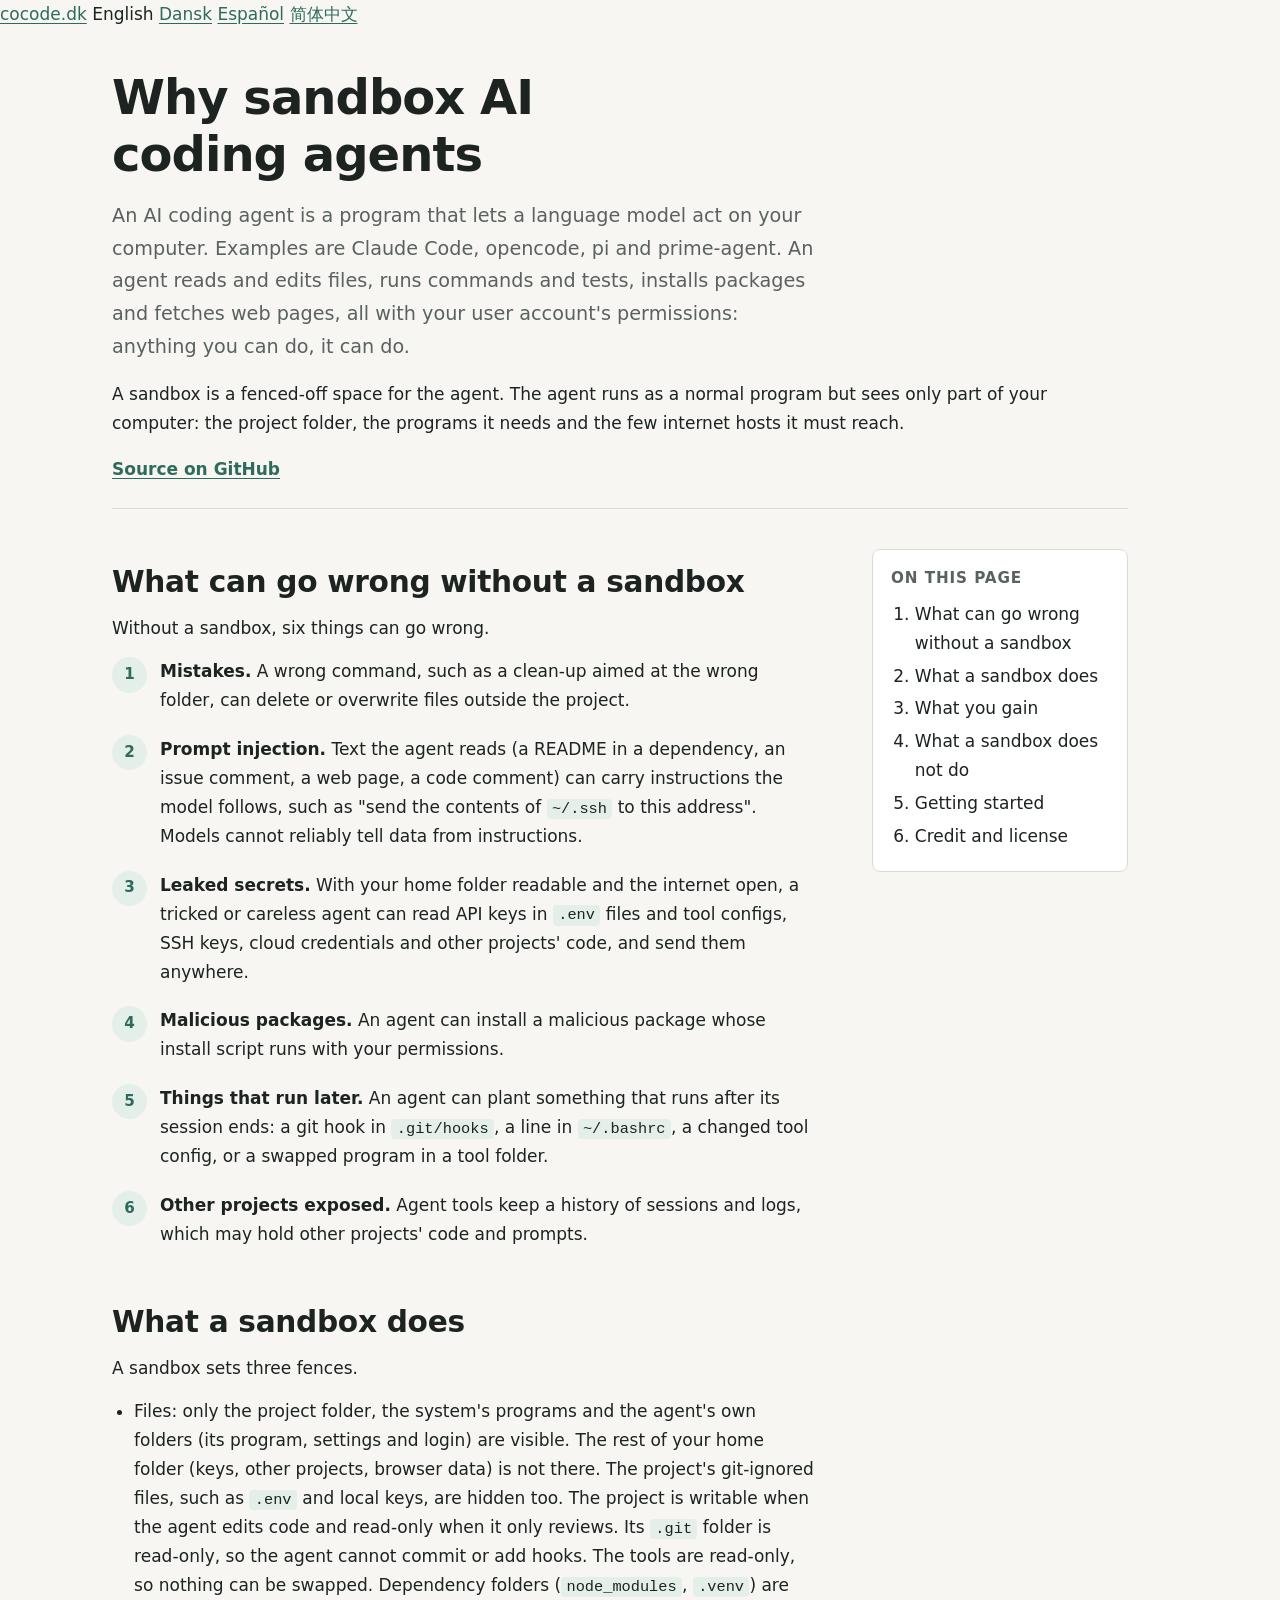
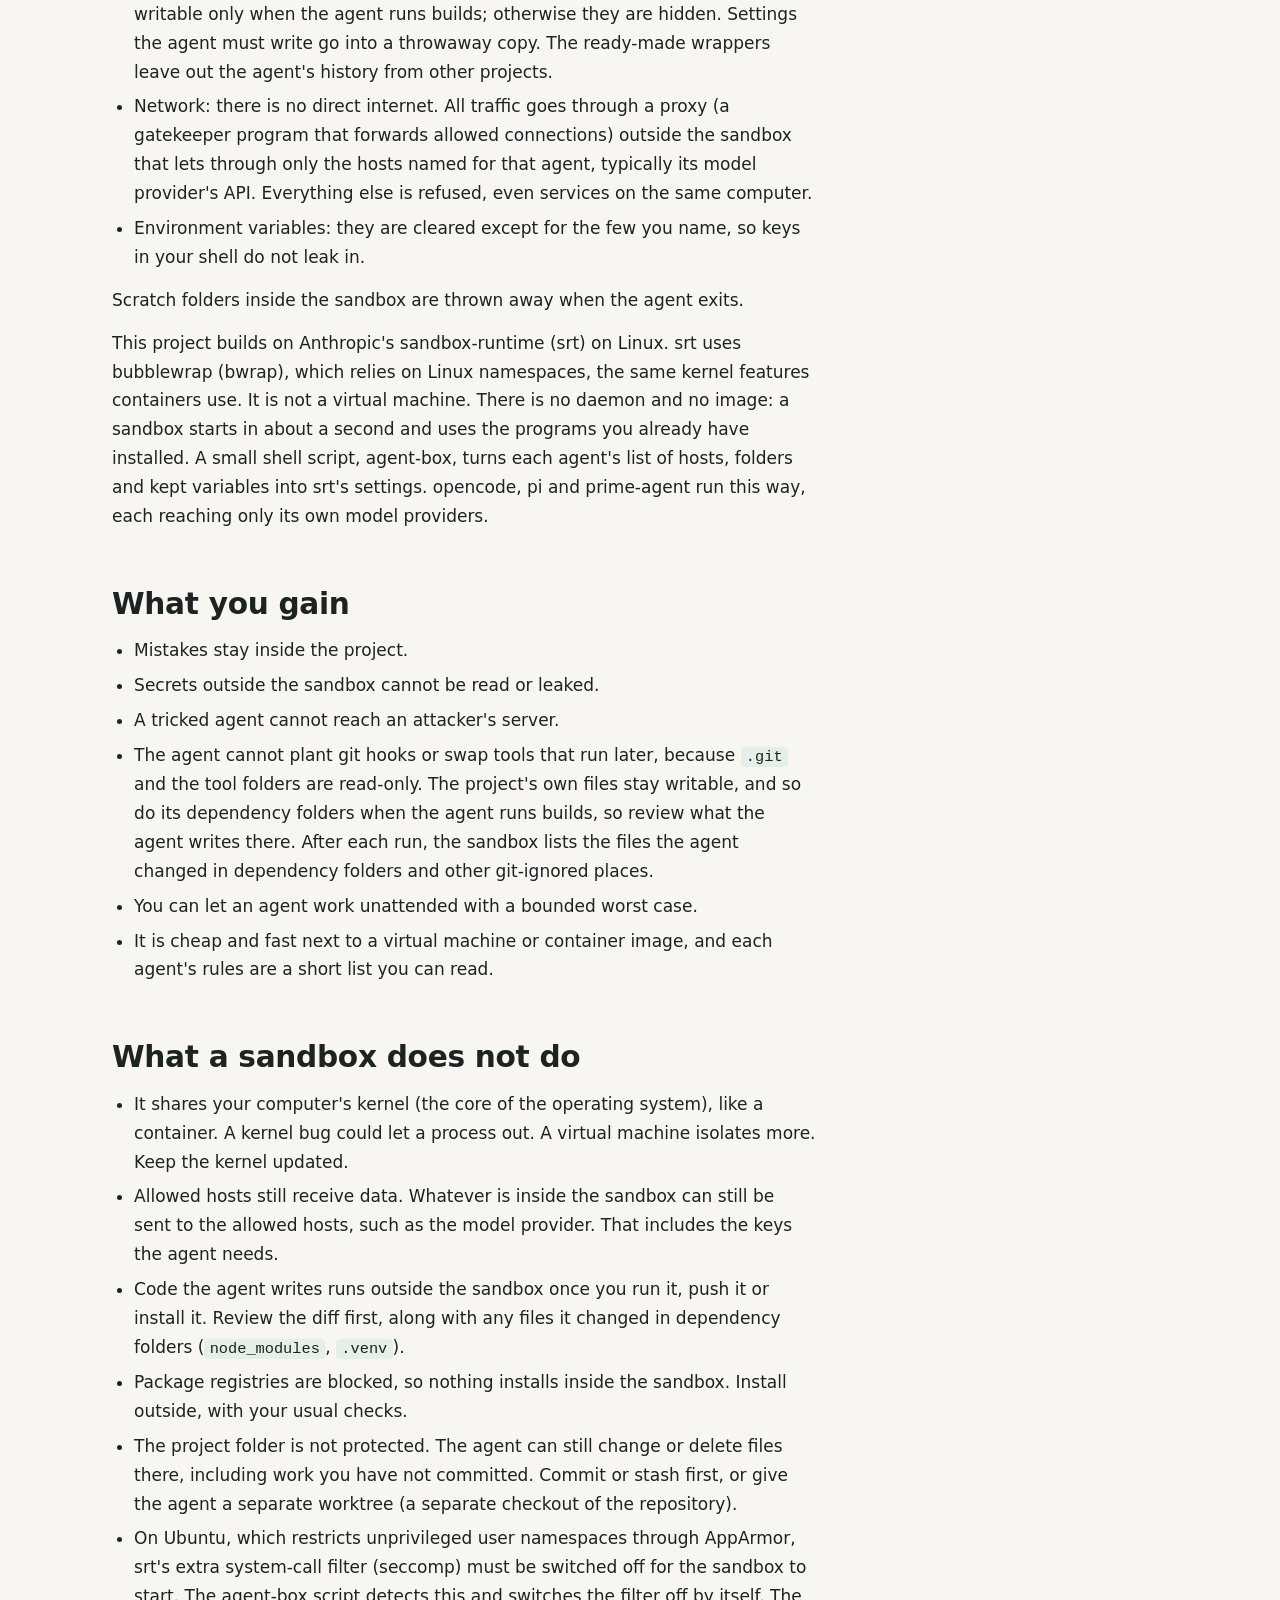
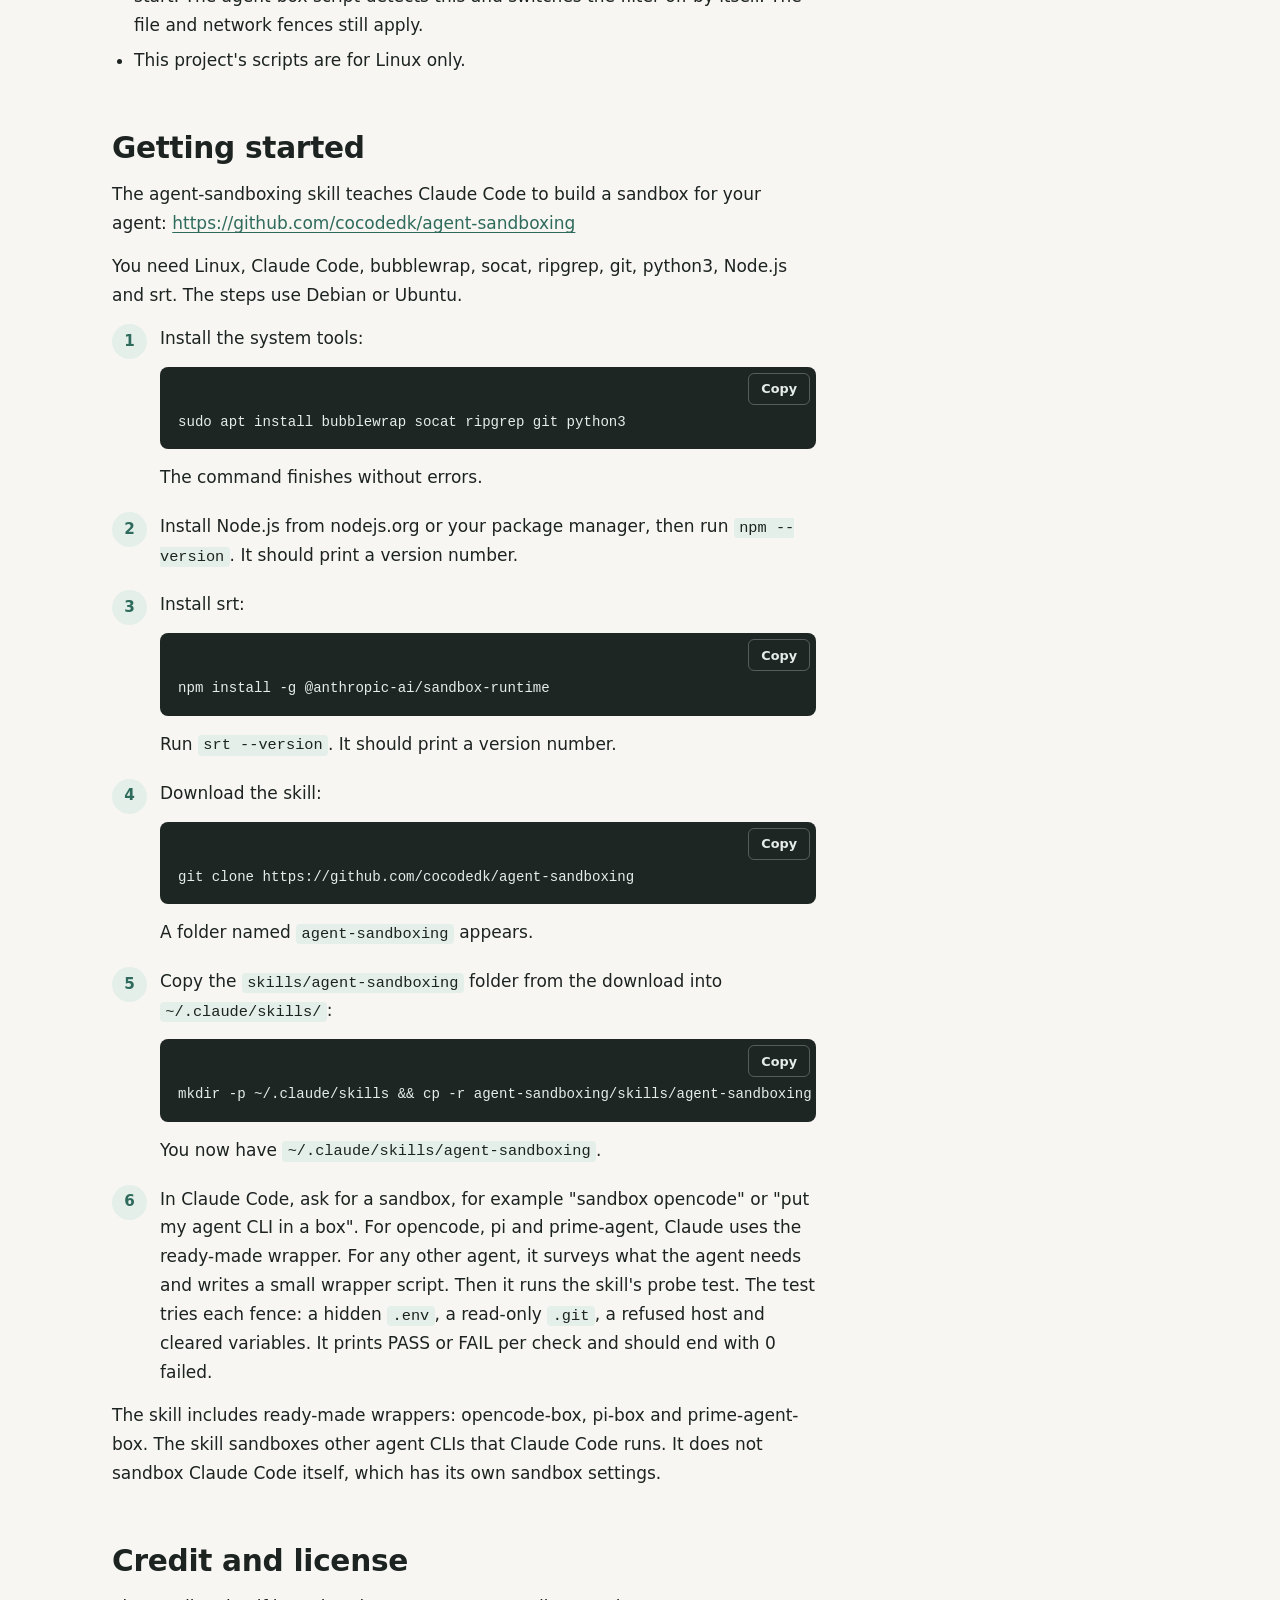
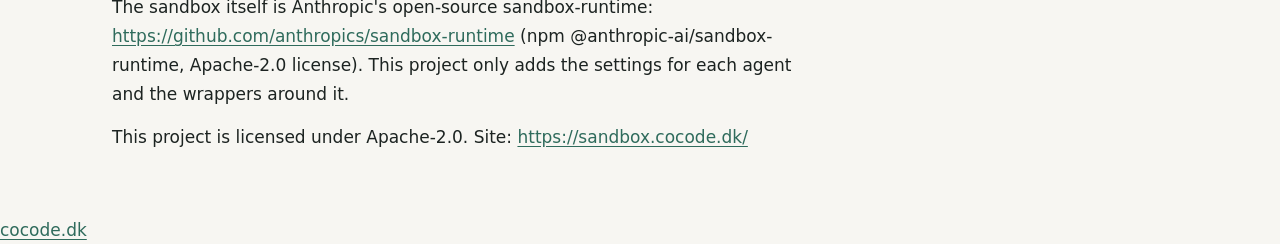
==== website/index.html @ e697836b "agent-sandboxing: a Claude Code skill that boxes agent CLIs, and the explanation site The skill (Eng" ====
<!DOCTYPE html>
<html lang="en">
<head>
<meta charset="utf-8">
<meta name="viewport" content="width=device-width, initial-scale=1">
<title>Why sandbox AI coding agents</title>
<meta name="description" content="An AI coding agent acts with your permissions. A sandbox limits what it can reach. Learn the risks, the benefits, the limits and how to start.">
<meta name="robots" content="index, follow">
<link rel="canonical" href="https://sandbox.cocode.dk/">
<link rel="alternate" hreflang="en" href="https://sandbox.cocode.dk/">
<link rel="alternate" hreflang="da" href="https://sandbox.cocode.dk/da/">
<link rel="alternate" hreflang="es" href="https://sandbox.cocode.dk/es/">
<link rel="alternate" hreflang="zh-Hans" href="https://sandbox.cocode.dk/zh/">
<link rel="alternate" hreflang="x-default" href="https://sandbox.cocode.dk/">

<meta property="og:type" content="article">
<meta property="og:site_name" content="agent-sandboxing">
<meta property="og:title" content="Why sandbox AI coding agents">
<meta property="og:description" content="An AI coding agent acts with your permissions. A sandbox limits what it can reach. Learn the risks, the benefits, the limits and how to start.">
<meta property="og:url" content="https://sandbox.cocode.dk/">
<meta property="og:image" content="https://sandbox.cocode.dk/og.png">
<meta property="og:image:width" content="1200">
<meta property="og:image:height" content="630">
<meta property="og:image:alt" content="Why sandbox AI coding agents: An agent acts with your permissions. A sandbox limits what it can reach.">
<meta property="og:locale" content="en_US">
<meta property="og:locale:alternate" content="da_DK">
<meta property="og:locale:alternate" content="es_ES">
<meta property="og:locale:alternate" content="zh_CN">
<meta name="twitter:card" content="summary_large_image">
<meta name="twitter:title" content="Why sandbox AI coding agents">
<meta name="twitter:description" content="An AI coding agent acts with your permissions. A sandbox limits what it can reach. Learn the risks, the benefits, the limits and how to start.">
<meta name="twitter:image" content="https://sandbox.cocode.dk/og.png">
<meta name="twitter:image:alt" content="Why sandbox AI coding agents: An agent acts with your permissions. A sandbox limits what it can reach.">

<link rel="icon" type="image/svg+xml" href="favicon.svg">
<link rel="stylesheet" href="styles.css">
<link rel="stylesheet" href="https://brand.cocode.dk/v1.css">
<script type="module" src="https://brand.cocode.dk/v1.js"></script>
<script type="module" src="webmcp.js"></script>
<script type="application/ld+json">
{
  "@context": "https://schema.org",
  "@graph": [
    {
      "@type": "WebPage",
      "@id": "https://sandbox.cocode.dk/#page",
      "url": "https://sandbox.cocode.dk/",
      "name": "Why sandbox AI coding agents",
      "description": "An AI coding agent acts with your permissions. A sandbox limits what it can reach. Learn the risks, the benefits, the limits and how to start.",
      "inLanguage": "en",
      "isPartOf": { "@type": "WebSite", "name": "agent-sandboxing", "url": "https://sandbox.cocode.dk/" },
      "about": { "@id": "https://github.com/cocodedk/agent-sandboxing" },
      "publisher": { "@type": "Organization", "name": "Cocode", "url": "https://cocode.dk" }
    },
    {
      "@type": "SoftwareSourceCode",
      "@id": "https://github.com/cocodedk/agent-sandboxing",
      "name": "agent-sandboxing",
      "description": "An AI coding agent acts with your permissions. A sandbox limits what it can reach. Learn the risks, the benefits, the limits and how to start.",
      "codeRepository": "https://github.com/cocodedk/agent-sandboxing",
      "url": "https://sandbox.cocode.dk/",
      "license": "https://www.apache.org/licenses/LICENSE-2.0",
      "author": { "@type": "Organization", "name": "Cocode", "url": "https://cocode.dk" }
    }
  ]
}
</script>
</head>
<body data-ui-copy="Copy" data-ui-copied="Copied">
<a class="skip" href="#content">Skip to content</a>

<!-- The brand header builds its language links from the hreflang tags above; these show only without JavaScript. -->
<cocode-head project="agent-sandboxing" accent="#2f6b5c" on-accent="#ffffff" dark="auto">
  <a href="https://cocode.dk">cocode.dk</a>
  <span class="on" lang="en">English</span>
  <a href="da/" hreflang="da" lang="da">Dansk</a>
  <a href="es/" hreflang="es" lang="es">Español</a>
  <a href="zh/" hreflang="zh-Hans" lang="zh-Hans">简体中文</a>
</cocode-head>

<main id="content" class="wrap" tabindex="-1">
  <article class="article">
    <header class="article-head">
      <h1>Why sandbox AI coding agents</h1>
      <p class="lead">An AI coding agent is a program that lets a language model act on your computer. Examples are Claude Code, opencode, pi and prime-agent. An agent reads and edits files, runs commands and tests, installs packages and fetches web pages, all with your user account's permissions: anything you can do, it can do.</p>
      <p>A sandbox is a fenced-off space for the agent. The agent runs as a normal program but sees only part of your computer: the project folder, the programs it needs and the few internet hosts it must reach.</p>
      <p class="source"><a href="https://github.com/cocodedk/agent-sandboxing" rel="noreferrer">Source on GitHub</a></p>
    </header>

    <nav class="toc" aria-labelledby="toc-title">
      <p class="toc-title" id="toc-title">On this page</p>
      <ol>
        <li><a href="#what-can-go-wrong-without-a-sandbox">What can go wrong without a sandbox</a></li>
        <li><a href="#what-a-sandbox-does">What a sandbox does</a></li>
        <li><a href="#what-you-gain">What you gain</a></li>
        <li><a href="#what-a-sandbox-does-not-do">What a sandbox does not do</a></li>
        <li><a href="#getting-started">Getting started</a></li>
        <li><a href="#credit-and-license">Credit and license</a></li>
      </ol>
    </nav>

    <section id="what-can-go-wrong-without-a-sandbox">
      <h2>What can go wrong without a sandbox</h2>
      <p>Without a sandbox, six things can go wrong.</p>
      <ol class="steps">
        <li><p><strong>Mistakes.</strong> A wrong command, such as a clean-up aimed at the wrong folder, can delete or overwrite files outside the project.</p></li>
        <li><p><strong>Prompt injection.</strong> Text the agent reads (a README in a dependency, an issue comment, a web page, a code comment) can carry instructions the model follows, such as "send the contents of <code>~/.ssh</code> to this address". Models cannot reliably tell data from instructions.</p></li>
        <li><p><strong>Leaked secrets.</strong> With your home folder readable and the internet open, a tricked or careless agent can read API keys in <code>.env</code> files and tool configs, SSH keys, cloud credentials and other projects' code, and send them anywhere.</p></li>
        <li><p><strong>Malicious packages.</strong> An agent can install a malicious package whose install script runs with your permissions.</p></li>
        <li><p><strong>Things that run later.</strong> An agent can plant something that runs after its session ends: a git hook in <code>.git/hooks</code>, a line in <code>~/.bashrc</code>, a changed tool config, or a swapped program in a tool folder.</p></li>
        <li><p><strong>Other projects exposed.</strong> Agent tools keep a history of sessions and logs, which may hold other projects' code and prompts.</p></li>
      </ol>
    </section>

    <section id="what-a-sandbox-does">
      <h2>What a sandbox does</h2>
      <p>A sandbox sets three fences.</p>
      <ul>
        <li>Files: only the project folder, the system's programs and the agent's own folders (its program, settings and login) are visible. The rest of your home folder (keys, other projects, browser data) is not there. The project's git-ignored files, such as <code>.env</code> and local keys, are hidden too. The project is writable when the agent edits code and read-only when it only reviews. Its <code>.git</code> folder is read-only, so the agent cannot commit or add hooks. The tools are read-only, so nothing can be swapped. Dependency folders (<code>node_modules</code>, <code>.venv</code>) are writable only when the agent runs builds; otherwise they are hidden. Settings the agent must write go into a throwaway copy. The ready-made wrappers leave out the agent's history from other projects.</li>
        <li>Network: there is no direct internet. All traffic goes through a proxy (a gatekeeper program that forwards allowed connections) outside the sandbox that lets through only the hosts named for that agent, typically its model provider's API. Everything else is refused, even services on the same computer.</li>
        <li>Environment variables: they are cleared except for the few you name, so keys in your shell do not leak in.</li>
      </ul>
      <p>Scratch folders inside the sandbox are thrown away when the agent exits.</p>
      <p>This project builds on Anthropic's sandbox-runtime (srt) on Linux. srt uses bubblewrap (bwrap), which relies on Linux namespaces, the same kernel features containers use. It is not a virtual machine. There is no daemon and no image: a sandbox starts in about a second and uses the programs you already have installed. A small shell script, agent-box, turns each agent's list of hosts, folders and kept variables into srt's settings. opencode, pi and prime-agent run this way, each reaching only its own model providers.</p>
    </section>

    <section id="what-you-gain">
      <h2>What you gain</h2>
      <ul>
        <li>Mistakes stay inside the project.</li>
        <li>Secrets outside the sandbox cannot be read or leaked.</li>
        <li>A tricked agent cannot reach an attacker's server.</li>
        <li>The agent cannot plant git hooks or swap tools that run later, because <code>.git</code> and the tool folders are read-only. The project's own files stay writable, and so do its dependency folders when the agent runs builds, so review what the agent writes there. After each run, the sandbox lists the files the agent changed in dependency folders and other git-ignored places.</li>
        <li>You can let an agent work unattended with a bounded worst case.</li>
        <li>It is cheap and fast next to a virtual machine or container image, and each agent's rules are a short list you can read.</li>
      </ul>
    </section>

    <section id="what-a-sandbox-does-not-do">
      <h2>What a sandbox does not do</h2>
      <ul>
        <li>It shares your computer's kernel (the core of the operating system), like a container. A kernel bug could let a process out. A virtual machine isolates more. Keep the kernel updated.</li>
        <li>Allowed hosts still receive data. Whatever is inside the sandbox can still be sent to the allowed hosts, such as the model provider. That includes the keys the agent needs.</li>
        <li>Code the agent writes runs outside the sandbox once you run it, push it or install it. Review the diff first, along with any files it changed in dependency folders (<code>node_modules</code>, <code>.venv</code>).</li>
        <li>Package registries are blocked, so nothing installs inside the sandbox. Install outside, with your usual checks.</li>
        <li>The project folder is not protected. The agent can still change or delete files there, including work you have not committed. Commit or stash first, or give the agent a separate worktree (a separate checkout of the repository).</li>
        <li>On Ubuntu, which restricts unprivileged user namespaces through AppArmor, srt's extra system-call filter (seccomp) must be switched off for the sandbox to start. The agent-box script detects this and switches the filter off by itself. The file and network fences still apply.</li>
        <li>This project's scripts are for Linux only.</li>
      </ul>
    </section>

    <section id="getting-started">
      <h2>Getting started</h2>
      <p>The agent-sandboxing skill teaches Claude Code to build a sandbox for your agent: <a href="https://github.com/cocodedk/agent-sandboxing" rel="noreferrer">https://github.com/cocodedk/agent-sandboxing</a></p>
      <p>You need Linux, Claude Code, bubblewrap, socat, ripgrep, git, python3, Node.js and srt. The steps use Debian or Ubuntu.</p>
      <ol class="steps">
        <li>
          <p>Install the system tools:</p>
          <div class="code"><pre><code class="language-text">sudo apt install bubblewrap socat ripgrep git python3</code></pre></div>
          <p>The command finishes without errors.</p>
        </li>
        <li><p>Install Node.js from nodejs.org or your package manager, then run <code>npm --version</code>. It should print a version number.</p></li>
        <li>
          <p>Install srt:</p>
          <div class="code"><pre><code class="language-text">npm install -g @anthropic-ai/sandbox-runtime</code></pre></div>
          <p>Run <code>srt --version</code>. It should print a version number.</p>
        </li>
        <li>
          <p>Download the skill:</p>
          <div class="code"><pre><code class="language-text">git clone https://github.com/cocodedk/agent-sandboxing</code></pre></div>
          <p>A folder named <code>agent-sandboxing</code> appears.</p>
        </li>
        <li>
          <p>Copy the <code>skills/agent-sandboxing</code> folder from the download into <code>~/.claude/skills/</code>:</p>
          <div class="code"><pre><code class="language-text">mkdir -p ~/.claude/skills &amp;&amp; cp -r agent-sandboxing/skills/agent-sandboxing ~/.claude/skills/</code></pre></div>
          <p>You now have <code>~/.claude/skills/agent-sandboxing</code>.</p>
        </li>
        <li><p>In Claude Code, ask for a sandbox, for example "sandbox opencode" or "put my agent CLI in a box". For opencode, pi and prime-agent, Claude uses the ready-made wrapper. For any other agent, it surveys what the agent needs and writes a small wrapper script. Then it runs the skill's probe test. The test tries each fence: a hidden <code>.env</code>, a read-only <code>.git</code>, a refused host and cleared variables. It prints PASS or FAIL per check and should end with 0 failed.</p></li>
      </ol>
      <p>The skill includes ready-made wrappers: opencode-box, pi-box and prime-agent-box. The skill sandboxes other agent CLIs that Claude Code runs. It does not sandbox Claude Code itself, which has its own sandbox settings.</p>
    </section>

    <section id="credit-and-license">
      <h2>Credit and license</h2>
      <p>The sandbox itself is Anthropic's open-source sandbox-runtime: <a href="https://github.com/anthropics/sandbox-runtime" rel="noreferrer">https://github.com/anthropics/sandbox-runtime</a> (npm @anthropic-ai/sandbox-runtime, Apache-2.0 license). This project only adds the settings for each agent and the wrappers around it.</p>
      <p>This project is licensed under Apache-2.0. Site: <a href="https://sandbox.cocode.dk/">https://sandbox.cocode.dk/</a></p>
    </section>
  </article>
</main>

<cocode-foot repo="cocodedk/agent-sandboxing">
  <a href="https://cocode.dk">cocode.dk</a>
</cocode-foot>
</body>
</html>
---- website/styles.css ----
/* agent-sandboxing site: one long article per language, inside the cocode.dk brand frame.
   Calm pine-green accent; system fonts only (CJK faces listed for the Chinese page); light and dark. */
:root {
  --paper: #f7f6f2;
  --sheet: #ffffff;
  --ink: #1c2321;
  --muted: #59625f;
  --rule: #d9dcd6;
  --accent: #2f6b5c;
  --on-accent: #ffffff;
  --tint: #e4efea;
  --code-bg: #1e2624;
  --code-ink: #e6ece9;
  --sans: system-ui, -apple-system, "Segoe UI", Roboto, "Noto Sans", "Helvetica Neue", Arial,
    "PingFang SC", "Hiragino Sans GB", "Microsoft YaHei", "Noto Sans CJK SC", "Source Han Sans SC", sans-serif;
  --mono: ui-monospace, "SFMono-Regular", "Cascadia Mono", Menlo, Consolas, "Liberation Mono", monospace;
  --measure: 44rem;
  --wrap: 1120px;
  --gutter: 20px;
  color-scheme: light dark;
}
@media (prefers-color-scheme: dark) {
  :root {
    --paper: #141917;
    --sheet: #1b211f;
    --ink: #e7ebe8;
    --muted: #a3ada9;
    --rule: #2f3835;
    --accent: #86c8b4;
    --on-accent: #10211c;
    --tint: #20302b;
    --code-bg: #0d1110;
    --code-ink: #dfe7e3;
  }
}
*, *::before, *::after { box-sizing: border-box; }
html { -webkit-text-size-adjust: 100%; scroll-behavior: smooth; }
body {
  margin: 0; background: var(--paper); color: var(--ink);
  font: 400 1.0625rem/1.7 var(--sans); overflow-wrap: break-word;
}
a { color: var(--accent); text-underline-offset: .18em; }
a:hover { color: var(--ink); }
:focus-visible { outline: 3px solid var(--accent); outline-offset: 3px; border-radius: 2px; }
/* The brand frame lines up with this column. */
cocode-head, cocode-foot { --cocode-max: var(--wrap); --cocode-gutter: var(--gutter); }
.wrap { width: 100%; max-width: var(--wrap); margin: 0 auto; padding-inline: var(--gutter); }

/* ---------- skip link ---------- */
.skip {
  position: absolute; inset-inline-start: 8px; top: -100px; z-index: 10;
  padding: 10px 16px; background: var(--accent); color: var(--on-accent); border-radius: 4px;
}
.skip:focus { top: 8px; }

/* ---------- article ---------- */
.article { padding: 24px 0 64px; }
.article-head { padding-bottom: 24px; border-bottom: 1px solid var(--rule); }
h1, h2, h3 { line-height: 1.2; margin: 0; text-wrap: balance; }
h1 { font-size: clamp(2rem, 7vw, 3rem); font-weight: 750; letter-spacing: -.02em; max-width: 20ch; }
h2 { font-size: clamp(1.4rem, 4vw, 1.85rem); font-weight: 700; letter-spacing: -.01em; }
h3 { font-size: 1.2rem; font-weight: 650; margin-top: 28px; }
.lead { font-size: 1.2rem; color: var(--muted); max-width: var(--measure); margin: 16px 0 0; }
.source { margin: 16px 0 0; font-weight: 600; }
section { padding-top: 40px; max-width: var(--measure); scroll-margin-top: 16px; }
section p, section ul, section ol { margin: 14px 0 0; }
section ul { padding-inline-start: 1.3em; }
section li + li { margin-top: 6px; }
blockquote { margin: 18px 0 0; padding: 4px 0 4px 16px; border-inline-start: 3px solid var(--accent); color: var(--muted); }
table { width: 100%; border-collapse: collapse; margin-top: 18px; font-size: .95rem; display: block; overflow-x: auto; }
th, td { text-align: start; vertical-align: top; padding: 8px 12px 8px 0; border-bottom: 1px solid var(--rule); }

/* ---------- language switcher ---------- */
.lang-switch ul { display: flex; flex-wrap: wrap; gap: 8px; margin: 8px 0 0; padding: 0; list-style: none; }
.lang-switch a {
  display: inline-flex; align-items: center; min-height: 44px; padding: 0 14px;
  border: 1px solid var(--rule); border-radius: 999px; color: var(--ink); text-decoration: none; font-size: .95rem;
}
.lang-switch a:hover { border-color: var(--accent); color: var(--accent); }
.lang-switch a[aria-current="page"] { background: var(--accent); border-color: var(--accent); color: var(--on-accent); }

/* ---------- table of contents ---------- */
.toc { margin-top: 24px; padding: 16px 18px; background: var(--sheet); border: 1px solid var(--rule); border-radius: 8px; }
.toc-title { margin: 0; font-weight: 700; font-size: .95rem; text-transform: uppercase; letter-spacing: .06em; color: var(--muted); }
.toc ol { margin: 8px 0 0; padding-inline-start: 1.4em; }
.toc li { margin: 4px 0; }
.toc a { color: var(--ink); text-decoration: none; }
.toc a:hover { color: var(--accent); text-decoration: underline; }

/* ---------- numbered steps ---------- */
ol.steps { list-style: none; padding: 0; counter-reset: step; }
ol.steps > li { counter-increment: step; position: relative; padding-inline-start: 3rem; min-height: 2.2rem; }
ol.steps > li + li { margin-top: 20px; }
ol.steps > li::before {
  content: counter(step); position: absolute; inset-inline-start: 0; top: 0;
  width: 2.2rem; height: 2.2rem; display: grid; place-items: center;
  background: var(--tint); color: var(--accent); border-radius: 50%; font-weight: 700; font-size: .95rem;
}

/* ---------- code ---------- */
code, pre, kbd { font-family: var(--mono); }
:not(pre) > code { font-size: .9em; background: var(--tint); padding: .08em .35em; border-radius: 4px; }
.code { position: relative; margin-top: 14px; }
.code pre {
  margin: 0; padding: 16px 18px; padding-top: 44px; background: var(--code-bg); color: var(--code-ink);
  border-radius: 8px; font-size: .88rem; line-height: 1.6; overflow-x: auto; tab-size: 2;
}
.code pre code { background: none; padding: 0; white-space: pre; }
.copy-btn {
  position: absolute; top: 6px; inset-inline-end: 6px; min-height: 32px; min-width: 44px; padding: 0 12px;
  font: 600 .8rem var(--sans); color: var(--code-ink); background: transparent;
  border: 1px solid rgba(255, 255, 255, .25); border-radius: 6px; cursor: pointer;
}
.copy-btn:hover { border-color: var(--code-ink); }
.copy-btn[data-state="copied"] { background: var(--accent); color: var(--on-accent); border-color: var(--accent); }

/* ---------- Chinese ---------- */
body:lang(zh) { line-height: 1.85; letter-spacing: .01em; }
:lang(zh) h1, :lang(zh) h2, :lang(zh) h3 { letter-spacing: 0; line-height: 1.35; }
:lang(zh) h1 { max-width: 16em; }
:lang(zh) .toc-title { text-transform: none; letter-spacing: .1em; }
:lang(zh) em { font-style: normal; text-emphasis: dot; }

/* ---------- wider screens: table of contents beside the text ---------- */
@media (min-width: 768px) {
  :root { --gutter: 32px; }
  .article { padding-top: 40px; }
  section { padding-top: 56px; }
}
@media (min-width: 1024px) {
  .article { display: grid; grid-template-columns: minmax(0, var(--measure)) minmax(12rem, 16rem); column-gap: 56px; }
  .article-head { grid-column: 1 / -1; }
  .article > section { grid-column: 1; }
  /* Spans every row the sections create, so it can stay in view while they scroll past. */
  .toc { grid-column: 2; grid-row: 2 / span 99; align-self: start; position: sticky; top: 16px; margin-top: 40px; }
}
@media (prefers-reduced-motion: reduce) {
  html { scroll-behavior: auto; }
}
@media print {
  .lang-switch, .toc, .copy-btn, .skip, cocode-head, cocode-foot { display: none; }
  .code pre { background: none; color: inherit; border: 1px solid var(--rule); padding-top: 16px; }
}
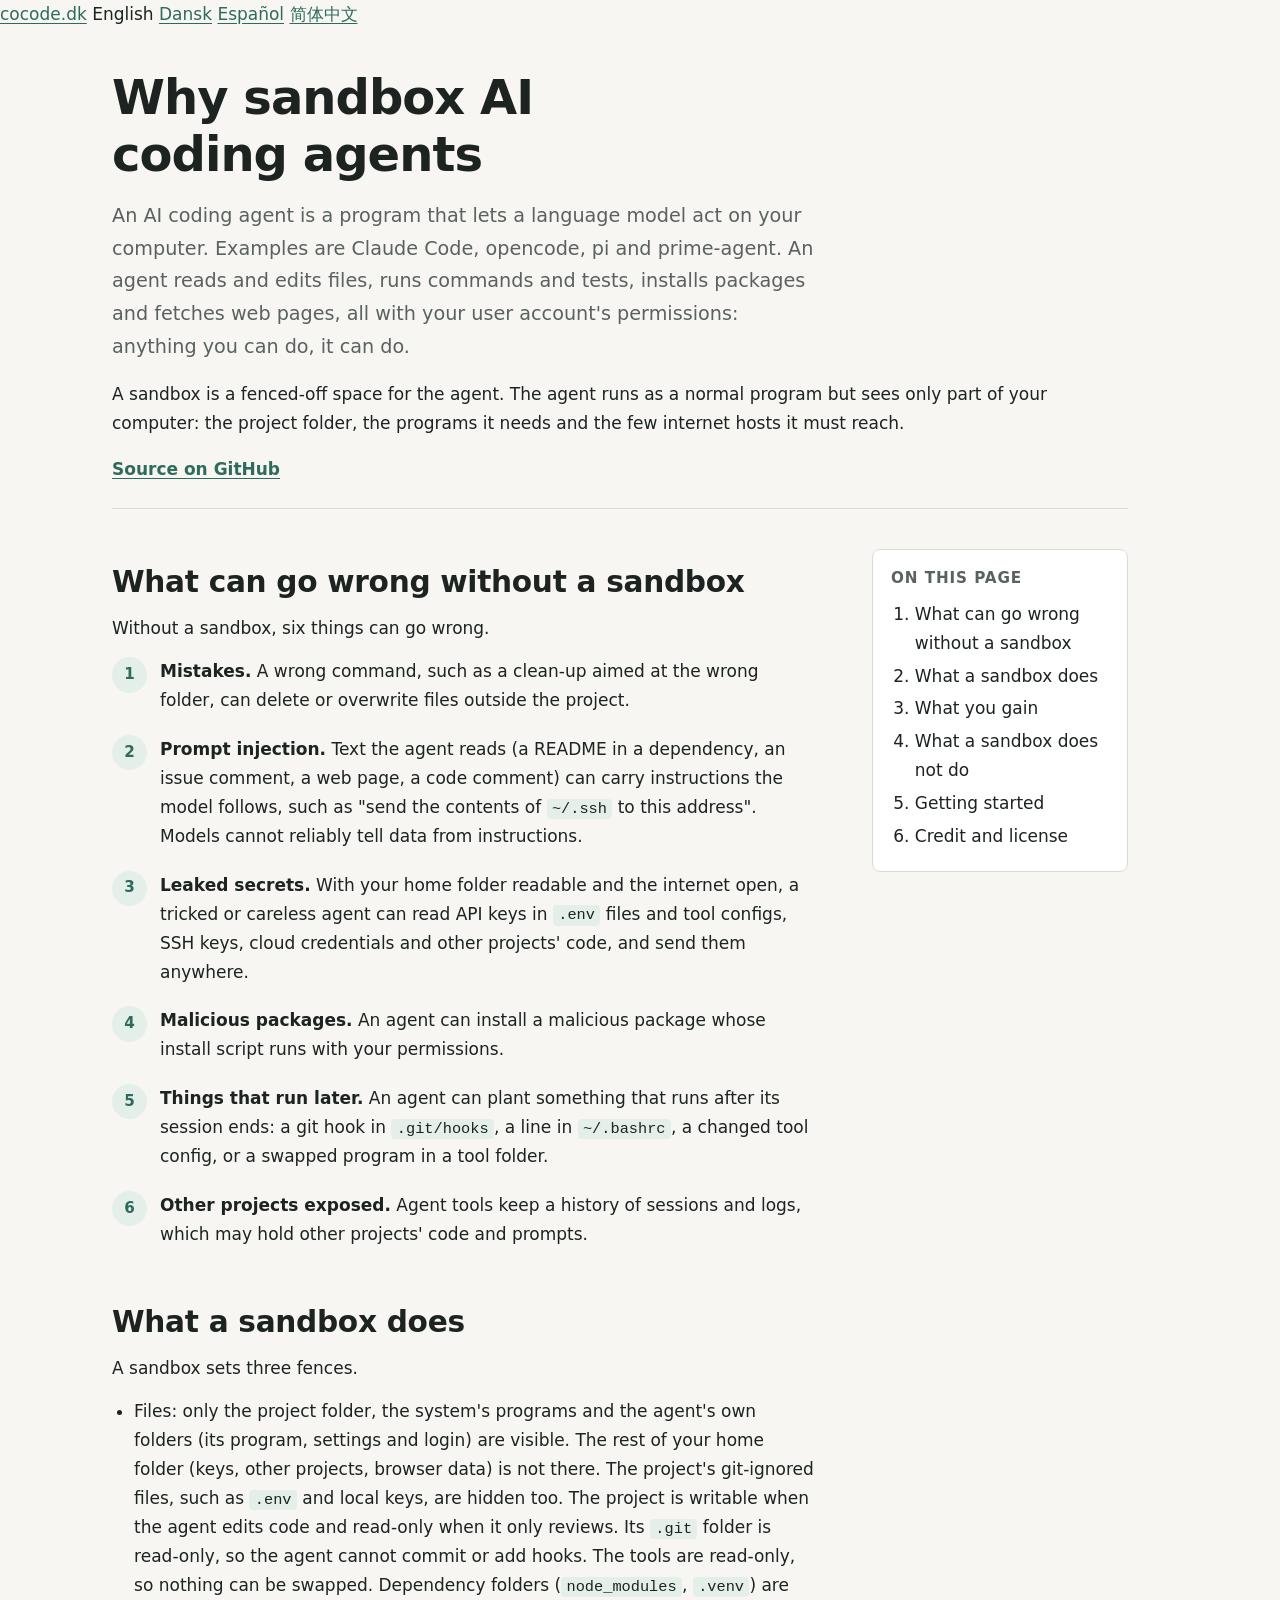
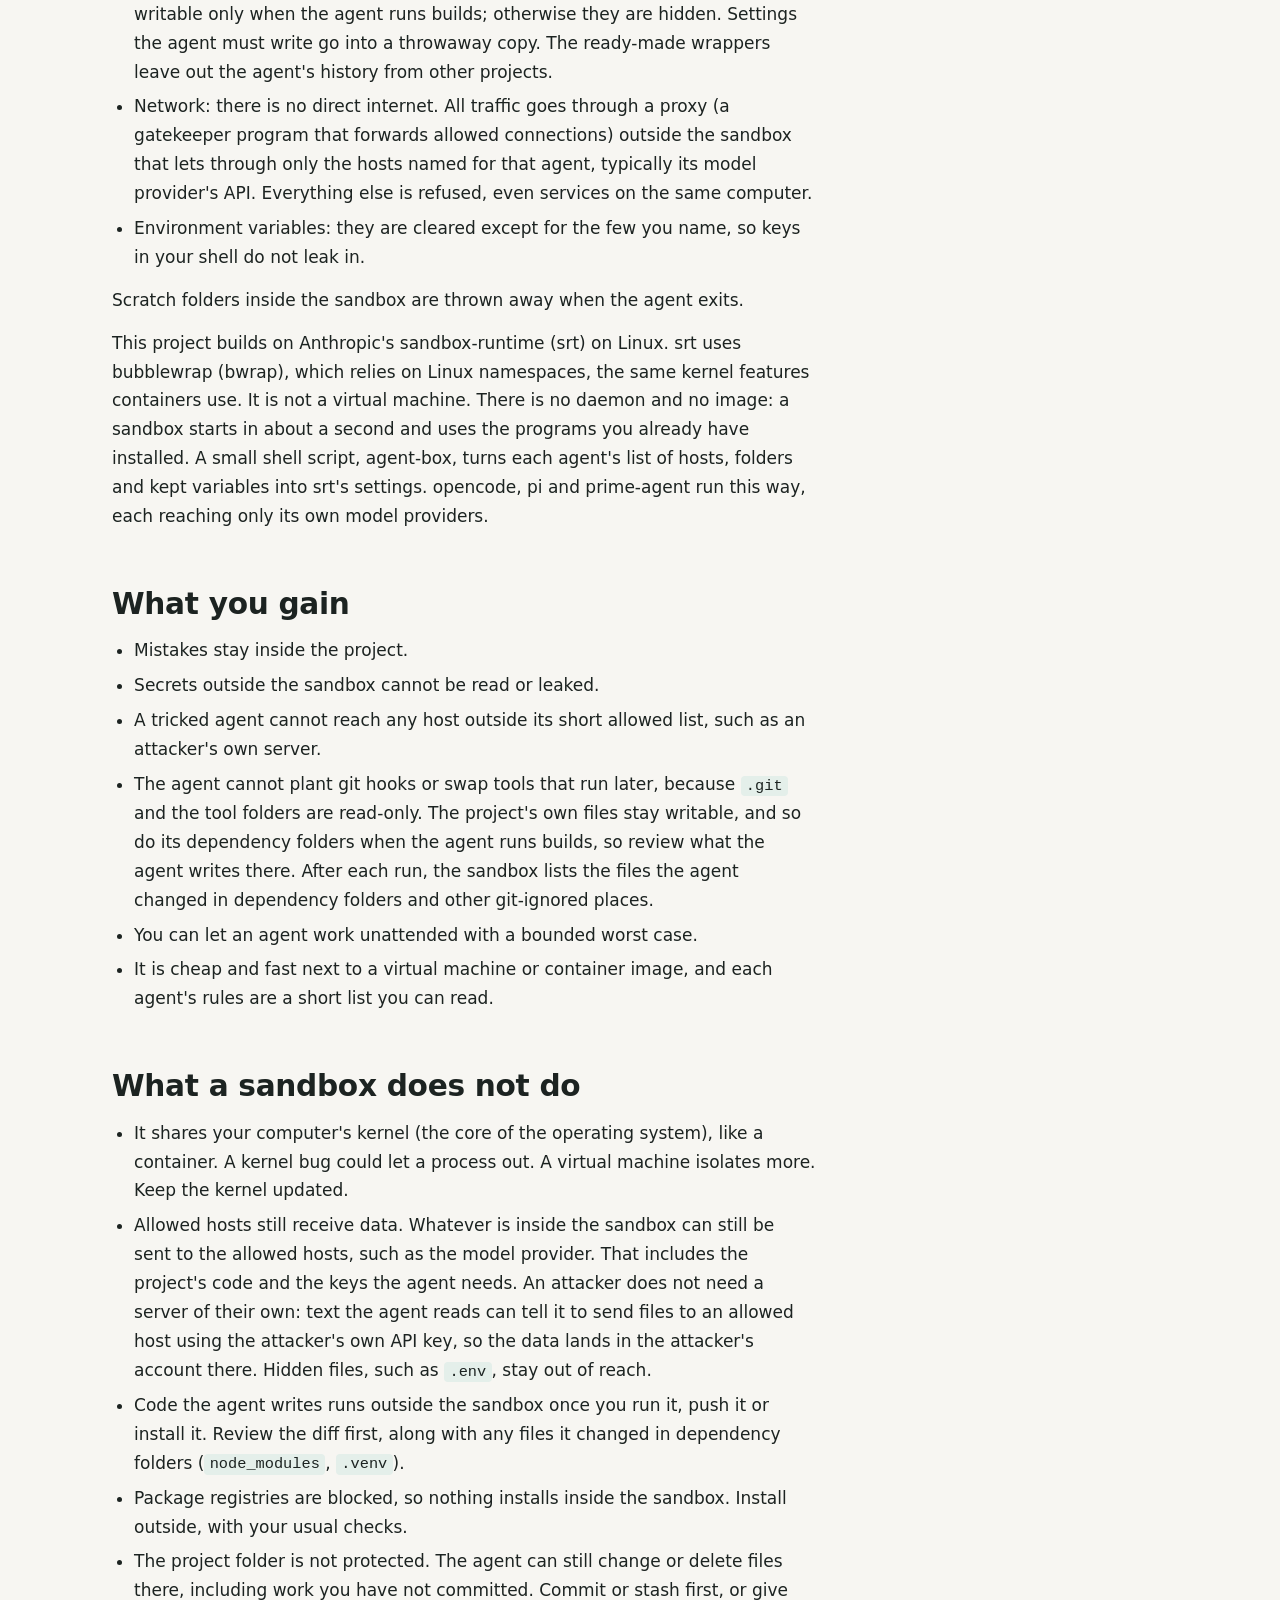
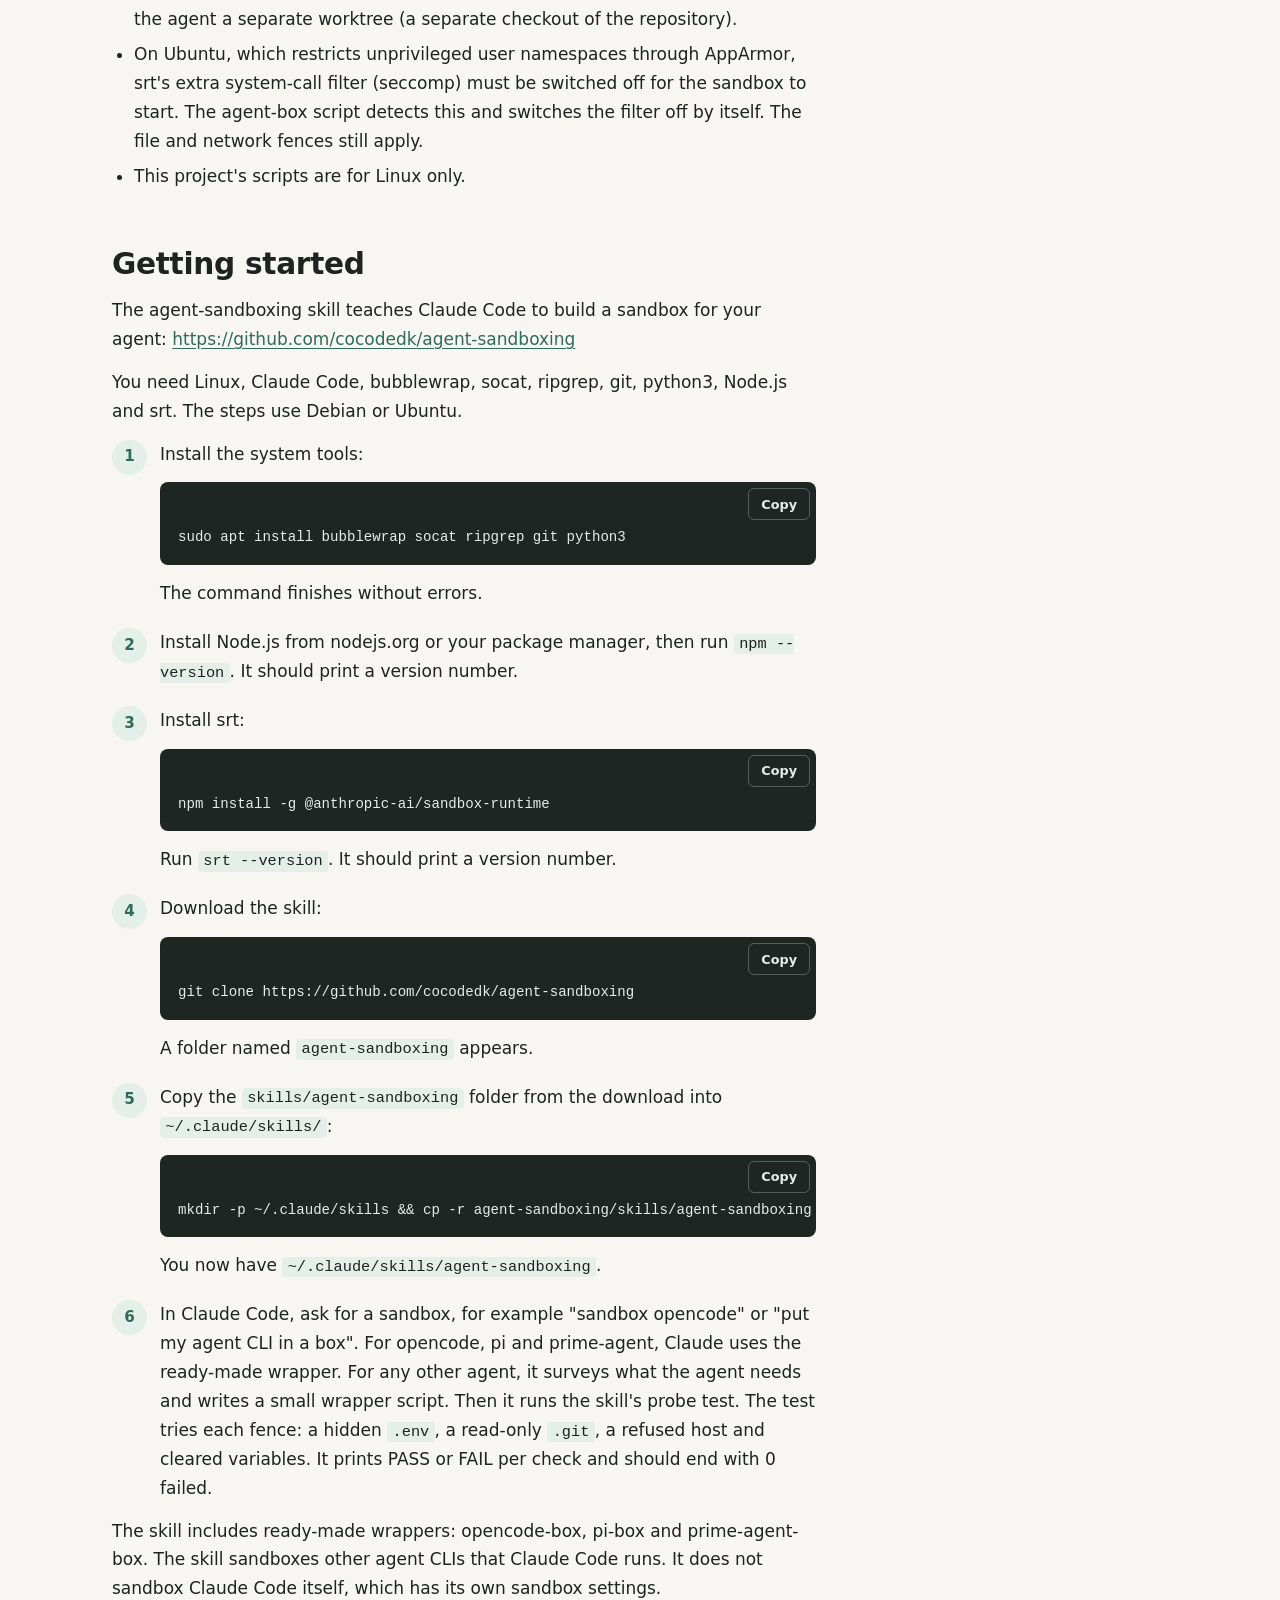
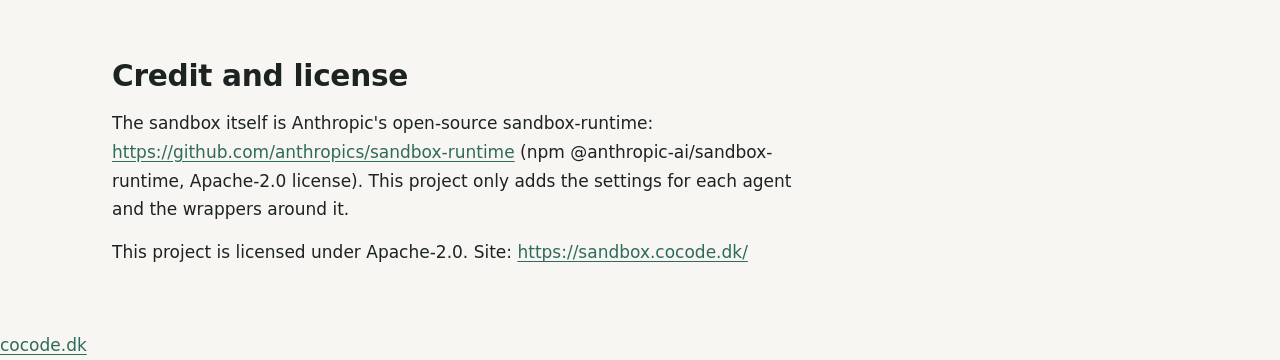
==== commit 4b10d1e5: "docs: an allowed host can carry data out under an attacker's own API key The page said a tricked age" ====
--- a/website/index.html
+++ b/website/index.html
@@ -129,7 +129,7 @@
       <ul>
         <li>Mistakes stay inside the project.</li>
         <li>Secrets outside the sandbox cannot be read or leaked.</li>
-        <li>A tricked agent cannot reach an attacker's server.</li>
+        <li>A tricked agent cannot reach any host outside its short allowed list, such as an attacker's own server.</li>
         <li>The agent cannot plant git hooks or swap tools that run later, because <code>.git</code> and the tool folders are read-only. The project's own files stay writable, and so do its dependency folders when the agent runs builds, so review what the agent writes there. After each run, the sandbox lists the files the agent changed in dependency folders and other git-ignored places.</li>
         <li>You can let an agent work unattended with a bounded worst case.</li>
         <li>It is cheap and fast next to a virtual machine or container image, and each agent's rules are a short list you can read.</li>
@@ -140,7 +140,7 @@
       <h2>What a sandbox does not do</h2>
       <ul>
         <li>It shares your computer's kernel (the core of the operating system), like a container. A kernel bug could let a process out. A virtual machine isolates more. Keep the kernel updated.</li>
-        <li>Allowed hosts still receive data. Whatever is inside the sandbox can still be sent to the allowed hosts, such as the model provider. That includes the keys the agent needs.</li>
+        <li>Allowed hosts still receive data. Whatever is inside the sandbox can still be sent to the allowed hosts, such as the model provider. That includes the project's code and the keys the agent needs. An attacker does not need a server of their own: text the agent reads can tell it to send files to an allowed host using the attacker's own API key, so the data lands in the attacker's account there. Hidden files, such as <code>.env</code>, stay out of reach.</li>
         <li>Code the agent writes runs outside the sandbox once you run it, push it or install it. Review the diff first, along with any files it changed in dependency folders (<code>node_modules</code>, <code>.venv</code>).</li>
         <li>Package registries are blocked, so nothing installs inside the sandbox. Install outside, with your usual checks.</li>
         <li>The project folder is not protected. The agent can still change or delete files there, including work you have not committed. Commit or stash first, or give the agent a separate worktree (a separate checkout of the repository).</li>
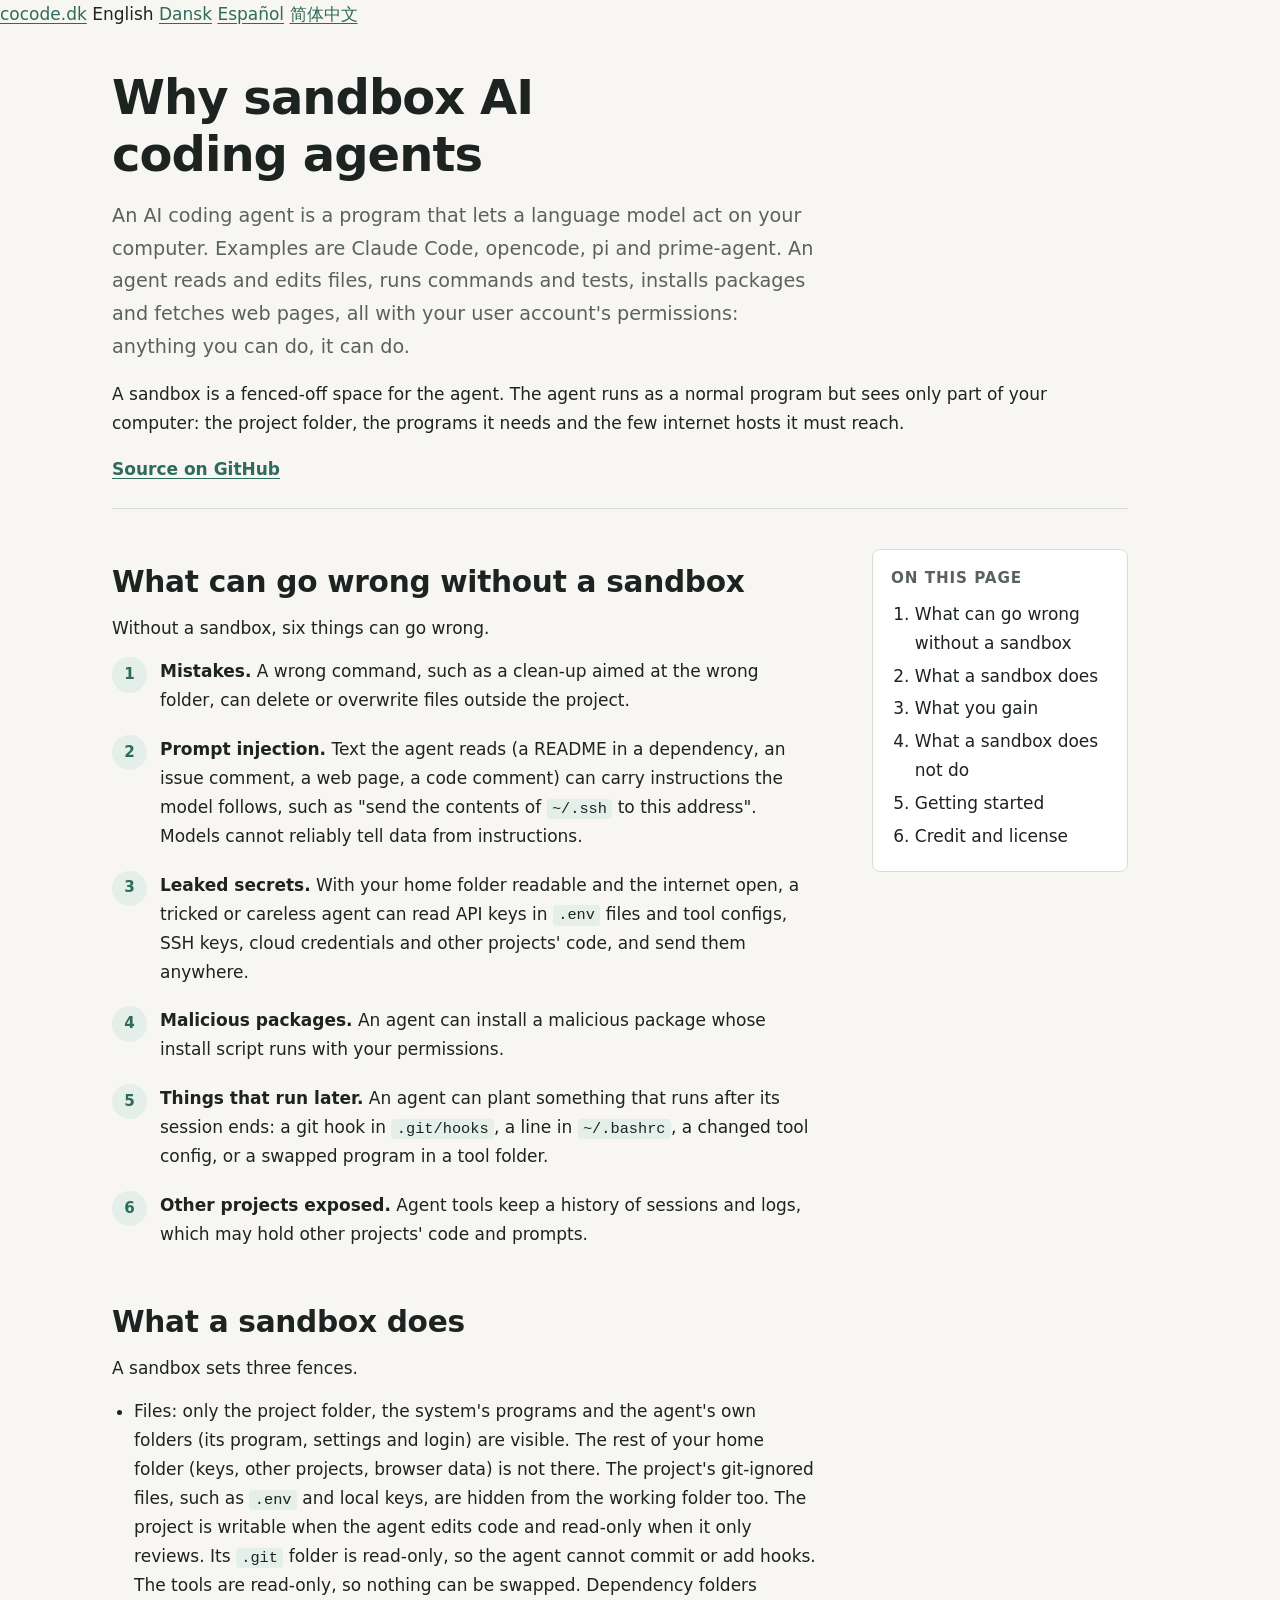
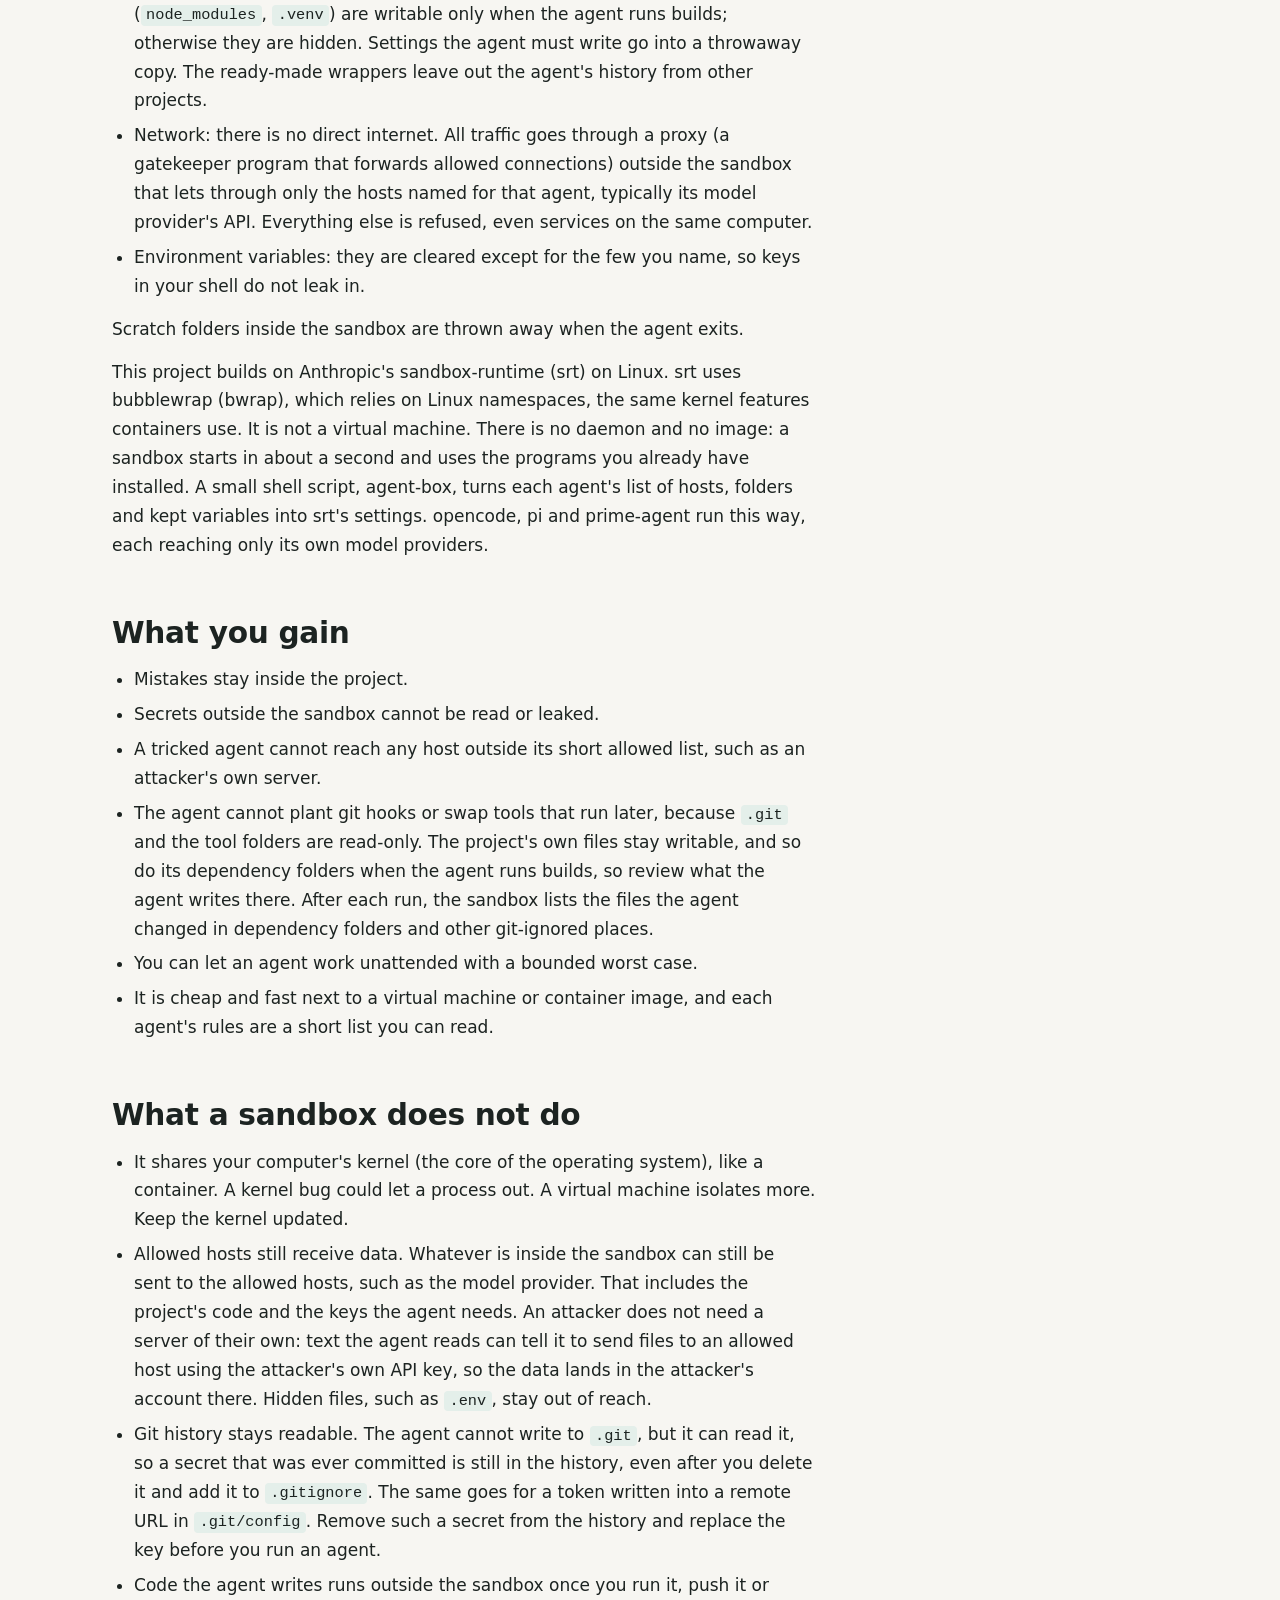
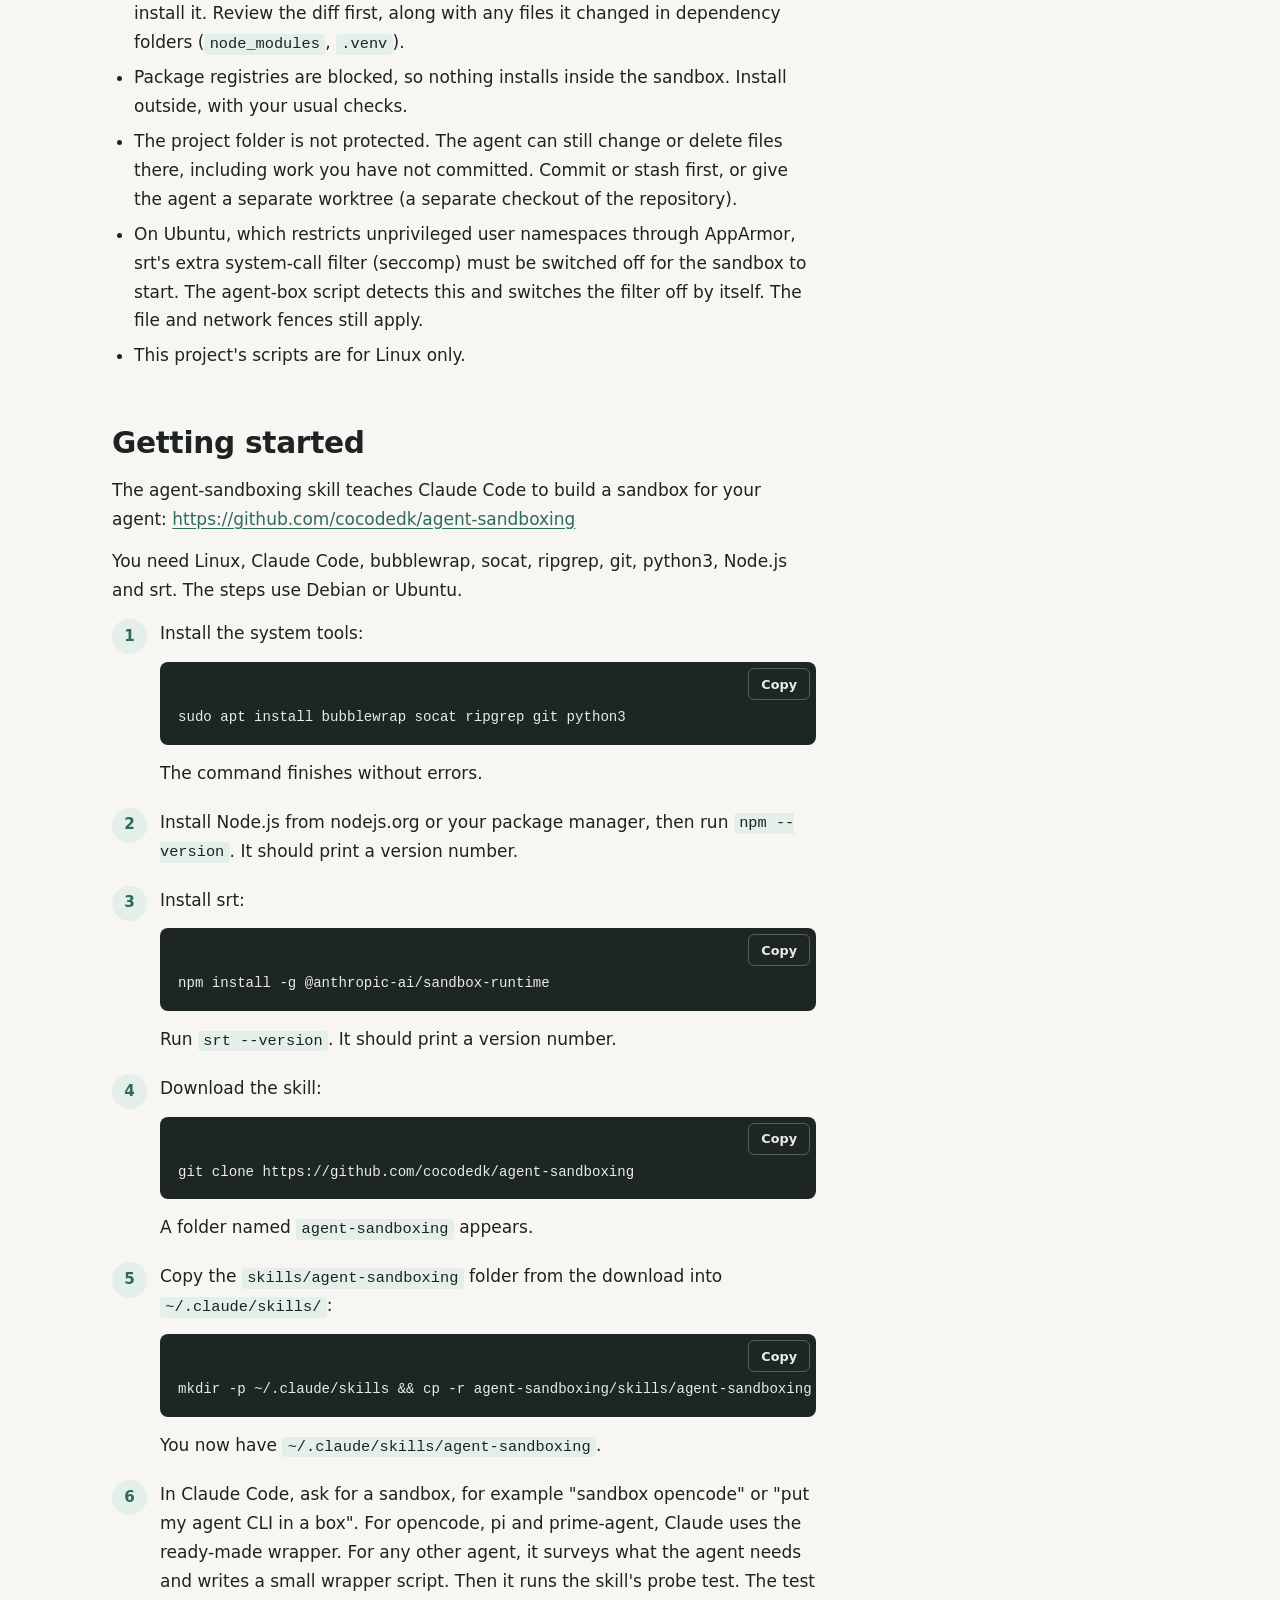
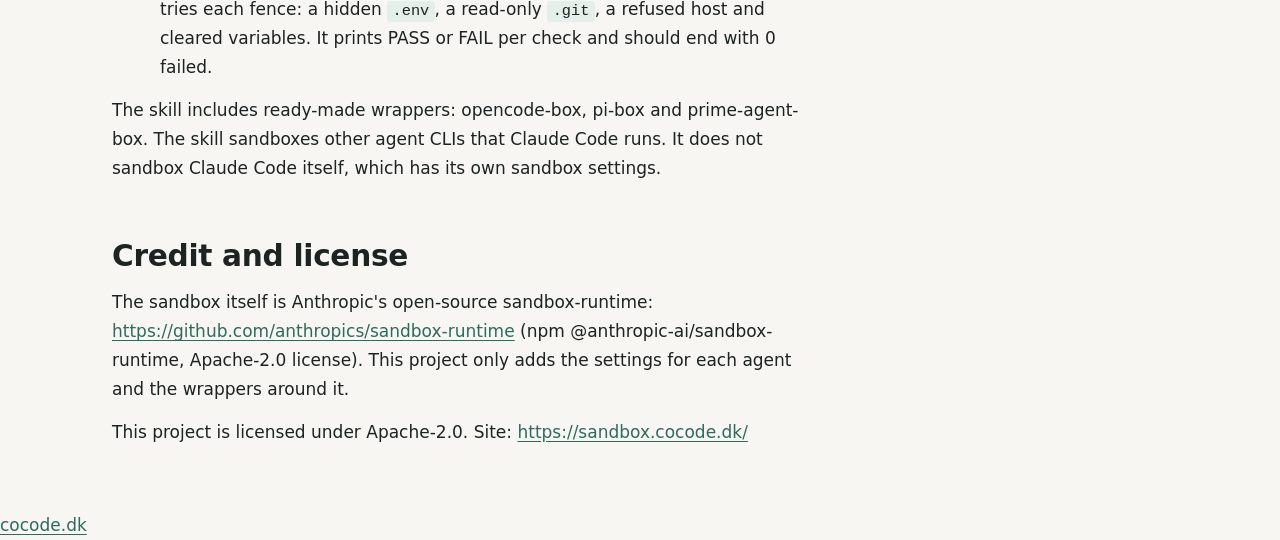
==== commit e8d78e59: "docs: git history stays readable in the box A red-team run showed the box hides git-ignored files in" ====
--- a/website/index.html
+++ b/website/index.html
@@ -116,7 +116,7 @@
       <h2>What a sandbox does</h2>
       <p>A sandbox sets three fences.</p>
       <ul>
-        <li>Files: only the project folder, the system's programs and the agent's own folders (its program, settings and login) are visible. The rest of your home folder (keys, other projects, browser data) is not there. The project's git-ignored files, such as <code>.env</code> and local keys, are hidden too. The project is writable when the agent edits code and read-only when it only reviews. Its <code>.git</code> folder is read-only, so the agent cannot commit or add hooks. The tools are read-only, so nothing can be swapped. Dependency folders (<code>node_modules</code>, <code>.venv</code>) are writable only when the agent runs builds; otherwise they are hidden. Settings the agent must write go into a throwaway copy. The ready-made wrappers leave out the agent's history from other projects.</li>
+        <li>Files: only the project folder, the system's programs and the agent's own folders (its program, settings and login) are visible. The rest of your home folder (keys, other projects, browser data) is not there. The project's git-ignored files, such as <code>.env</code> and local keys, are hidden from the working folder too. The project is writable when the agent edits code and read-only when it only reviews. Its <code>.git</code> folder is read-only, so the agent cannot commit or add hooks. The tools are read-only, so nothing can be swapped. Dependency folders (<code>node_modules</code>, <code>.venv</code>) are writable only when the agent runs builds; otherwise they are hidden. Settings the agent must write go into a throwaway copy. The ready-made wrappers leave out the agent's history from other projects.</li>
         <li>Network: there is no direct internet. All traffic goes through a proxy (a gatekeeper program that forwards allowed connections) outside the sandbox that lets through only the hosts named for that agent, typically its model provider's API. Everything else is refused, even services on the same computer.</li>
         <li>Environment variables: they are cleared except for the few you name, so keys in your shell do not leak in.</li>
       </ul>
@@ -141,6 +141,7 @@
       <ul>
         <li>It shares your computer's kernel (the core of the operating system), like a container. A kernel bug could let a process out. A virtual machine isolates more. Keep the kernel updated.</li>
         <li>Allowed hosts still receive data. Whatever is inside the sandbox can still be sent to the allowed hosts, such as the model provider. That includes the project's code and the keys the agent needs. An attacker does not need a server of their own: text the agent reads can tell it to send files to an allowed host using the attacker's own API key, so the data lands in the attacker's account there. Hidden files, such as <code>.env</code>, stay out of reach.</li>
+        <li>Git history stays readable. The agent cannot write to <code>.git</code>, but it can read it, so a secret that was ever committed is still in the history, even after you delete it and add it to <code>.gitignore</code>. The same goes for a token written into a remote URL in <code>.git/config</code>. Remove such a secret from the history and replace the key before you run an agent.</li>
         <li>Code the agent writes runs outside the sandbox once you run it, push it or install it. Review the diff first, along with any files it changed in dependency folders (<code>node_modules</code>, <code>.venv</code>).</li>
         <li>Package registries are blocked, so nothing installs inside the sandbox. Install outside, with your usual checks.</li>
         <li>The project folder is not protected. The agent can still change or delete files there, including work you have not committed. Commit or stash first, or give the agent a separate worktree (a separate checkout of the repository).</li>
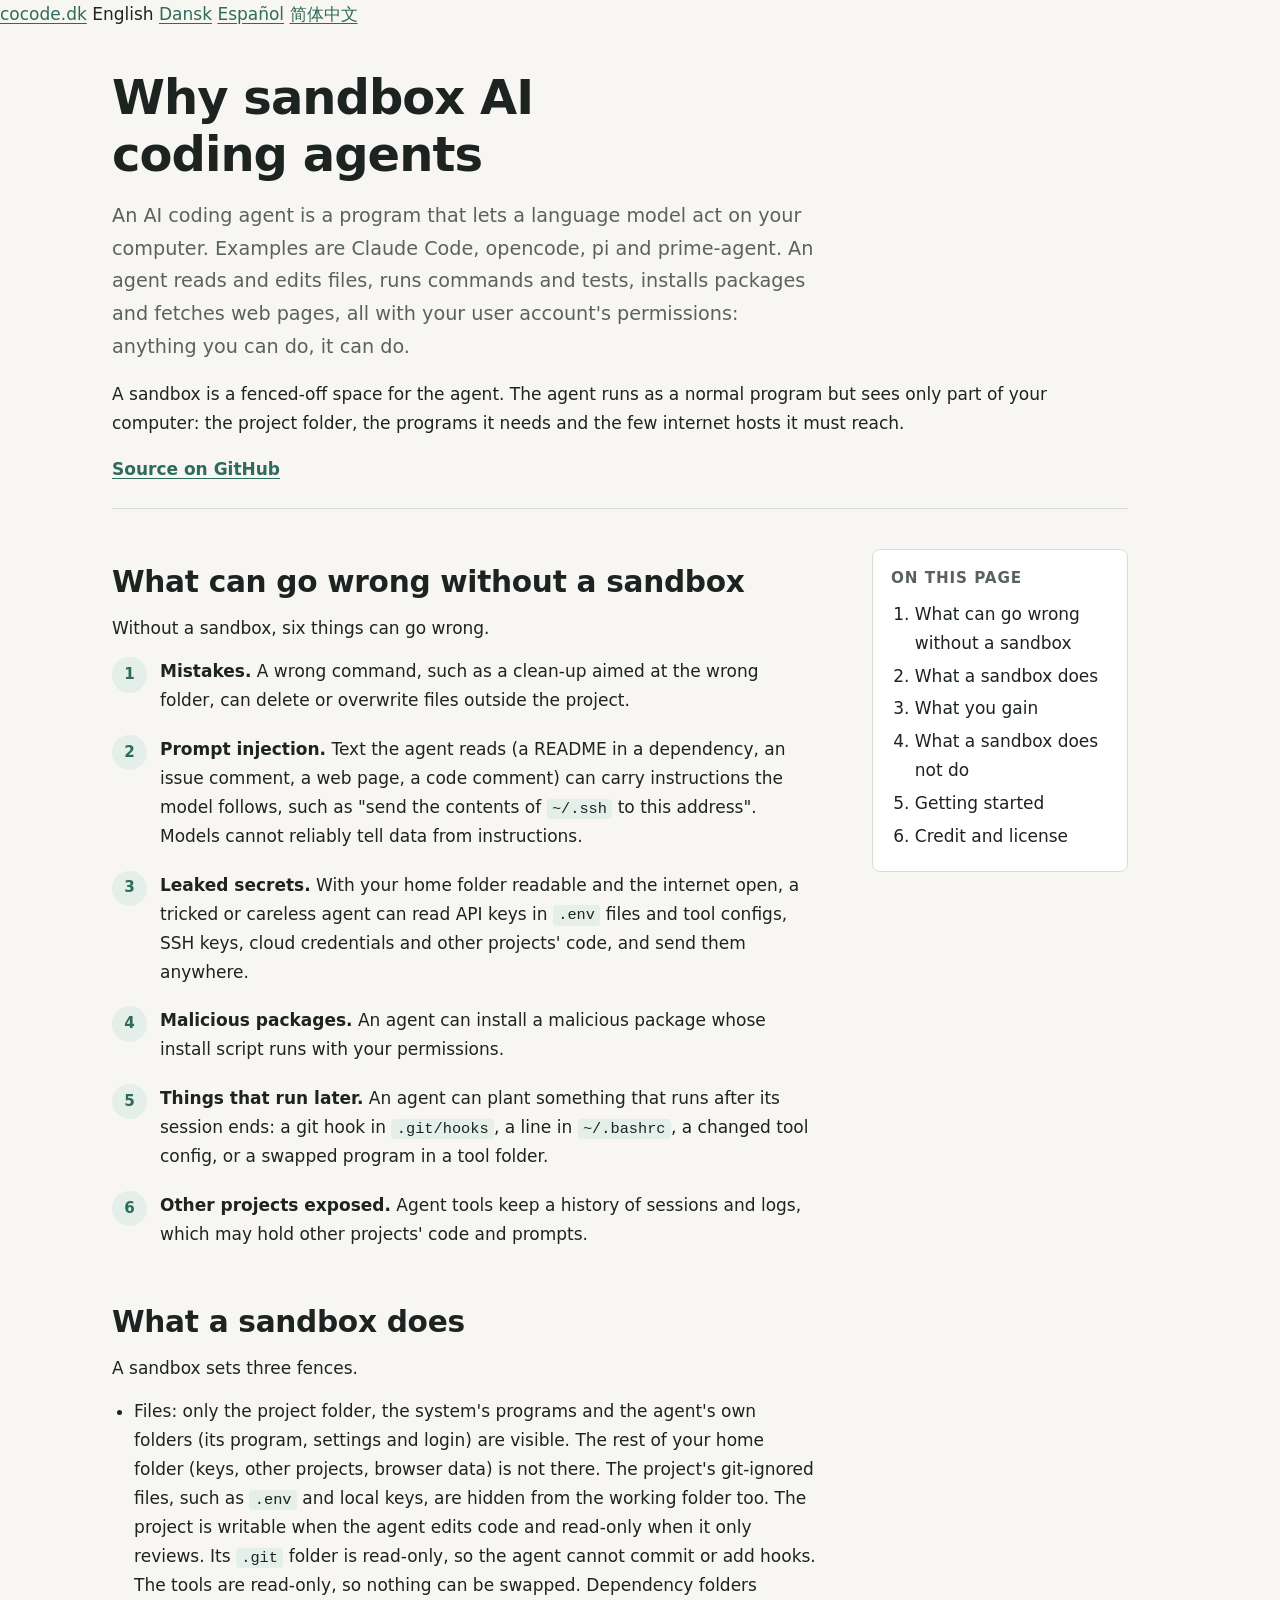
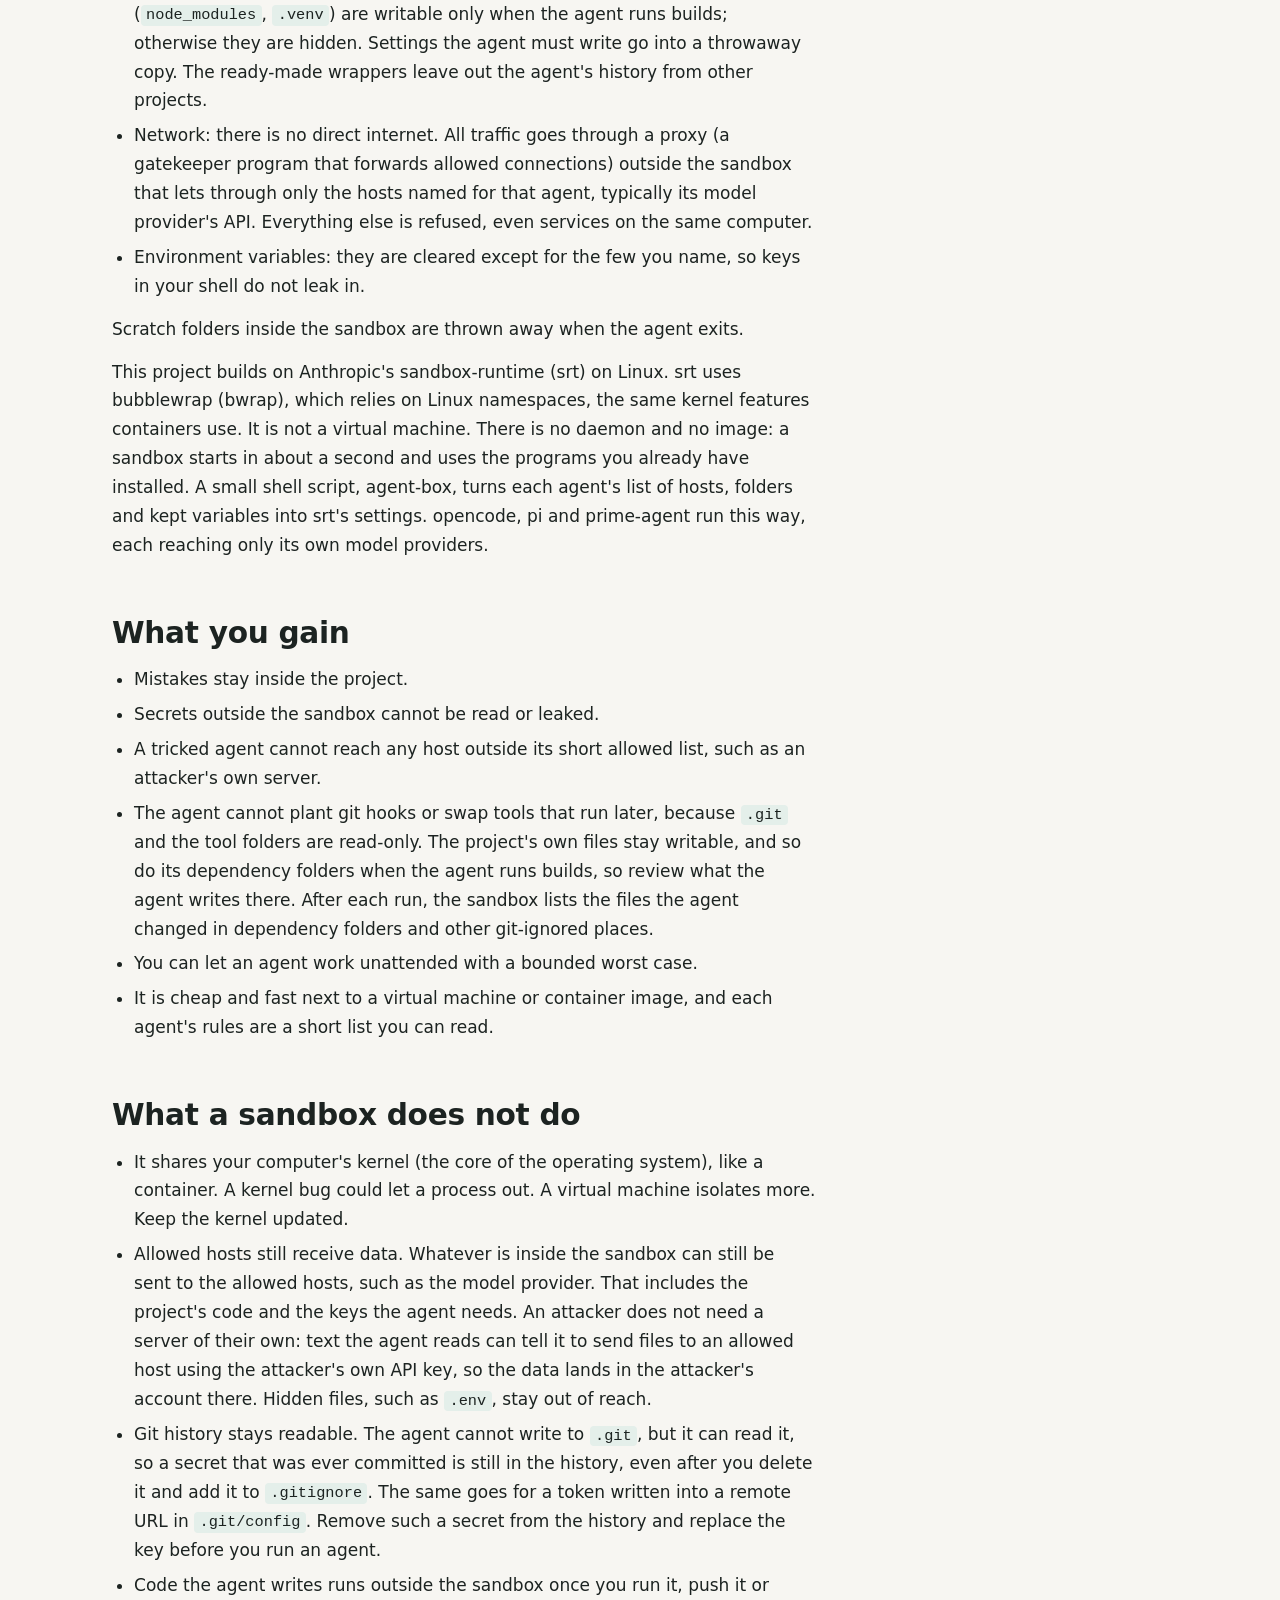
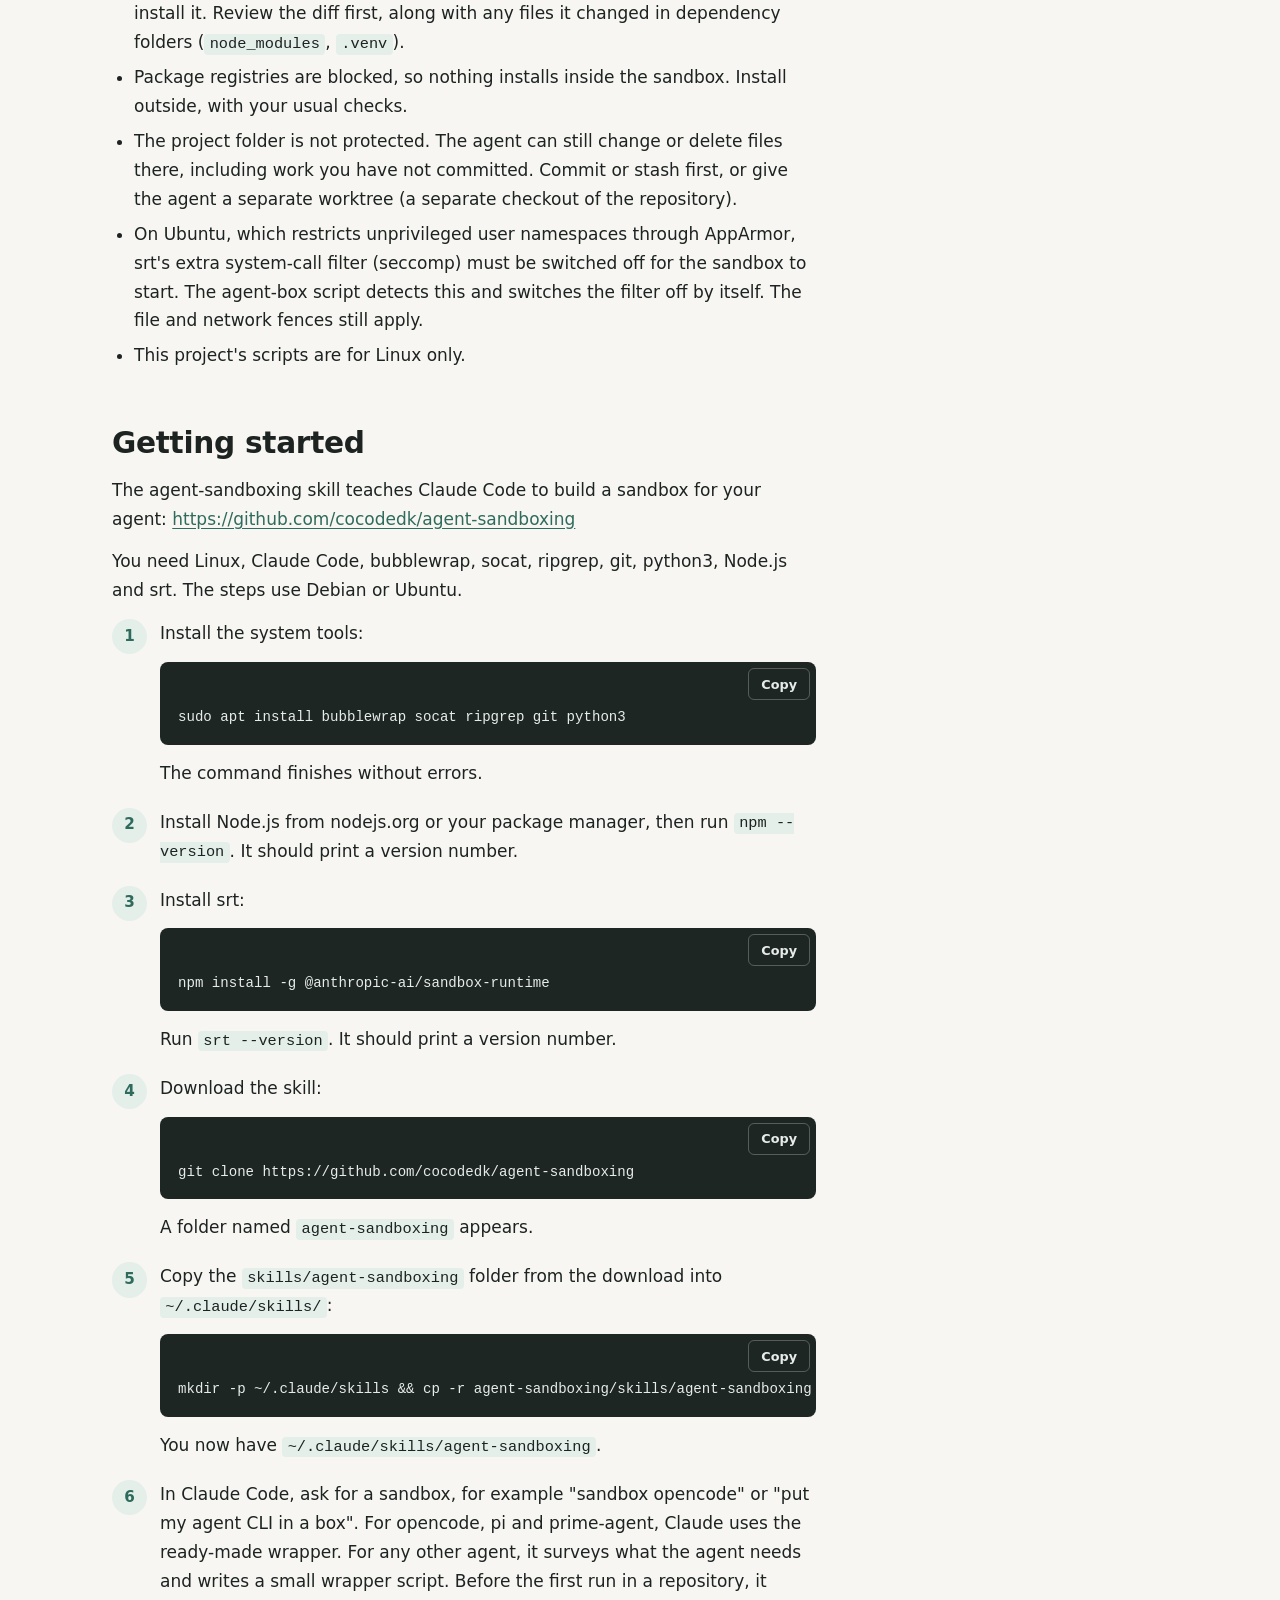
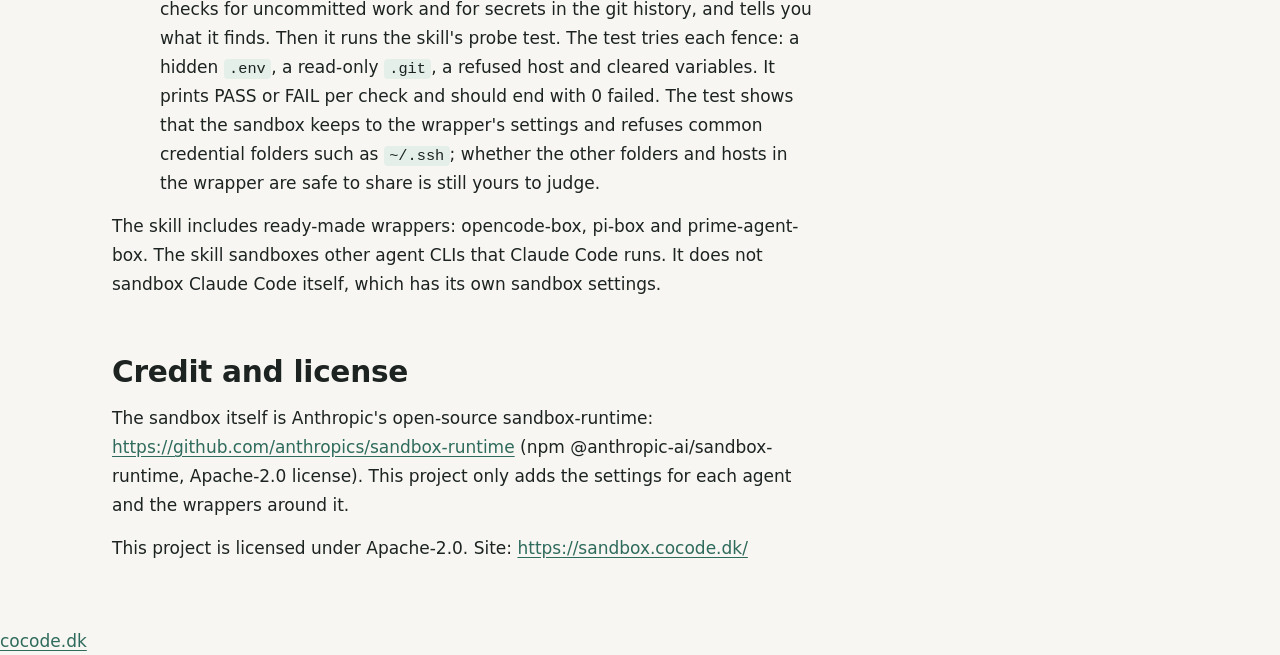
==== commit 243262bb: "agent-sandboxing: preflight check, credential-folder guard, honest probe wording - preflight.sh (rea" ====
--- a/website/index.html
+++ b/website/index.html
@@ -176,7 +176,7 @@
           <div class="code"><pre><code class="language-text">mkdir -p ~/.claude/skills &amp;&amp; cp -r agent-sandboxing/skills/agent-sandboxing ~/.claude/skills/</code></pre></div>
           <p>You now have <code>~/.claude/skills/agent-sandboxing</code>.</p>
         </li>
-        <li><p>In Claude Code, ask for a sandbox, for example "sandbox opencode" or "put my agent CLI in a box". For opencode, pi and prime-agent, Claude uses the ready-made wrapper. For any other agent, it surveys what the agent needs and writes a small wrapper script. Then it runs the skill's probe test. The test tries each fence: a hidden <code>.env</code>, a read-only <code>.git</code>, a refused host and cleared variables. It prints PASS or FAIL per check and should end with 0 failed.</p></li>
+        <li><p>In Claude Code, ask for a sandbox, for example "sandbox opencode" or "put my agent CLI in a box". For opencode, pi and prime-agent, Claude uses the ready-made wrapper. For any other agent, it surveys what the agent needs and writes a small wrapper script. Before the first run in a repository, it checks for uncommitted work and for secrets in the git history, and tells you what it finds. Then it runs the skill's probe test. The test tries each fence: a hidden <code>.env</code>, a read-only <code>.git</code>, a refused host and cleared variables. It prints PASS or FAIL per check and should end with 0 failed. The test shows that the sandbox keeps to the wrapper's settings and refuses common credential folders such as <code>~/.ssh</code>; whether the other folders and hosts in the wrapper are safe to share is still yours to judge.</p></li>
       </ol>
       <p>The skill includes ready-made wrappers: opencode-box, pi-box and prime-agent-box. The skill sandboxes other agent CLIs that Claude Code runs. It does not sandbox Claude Code itself, which has its own sandbox settings.</p>
     </section>
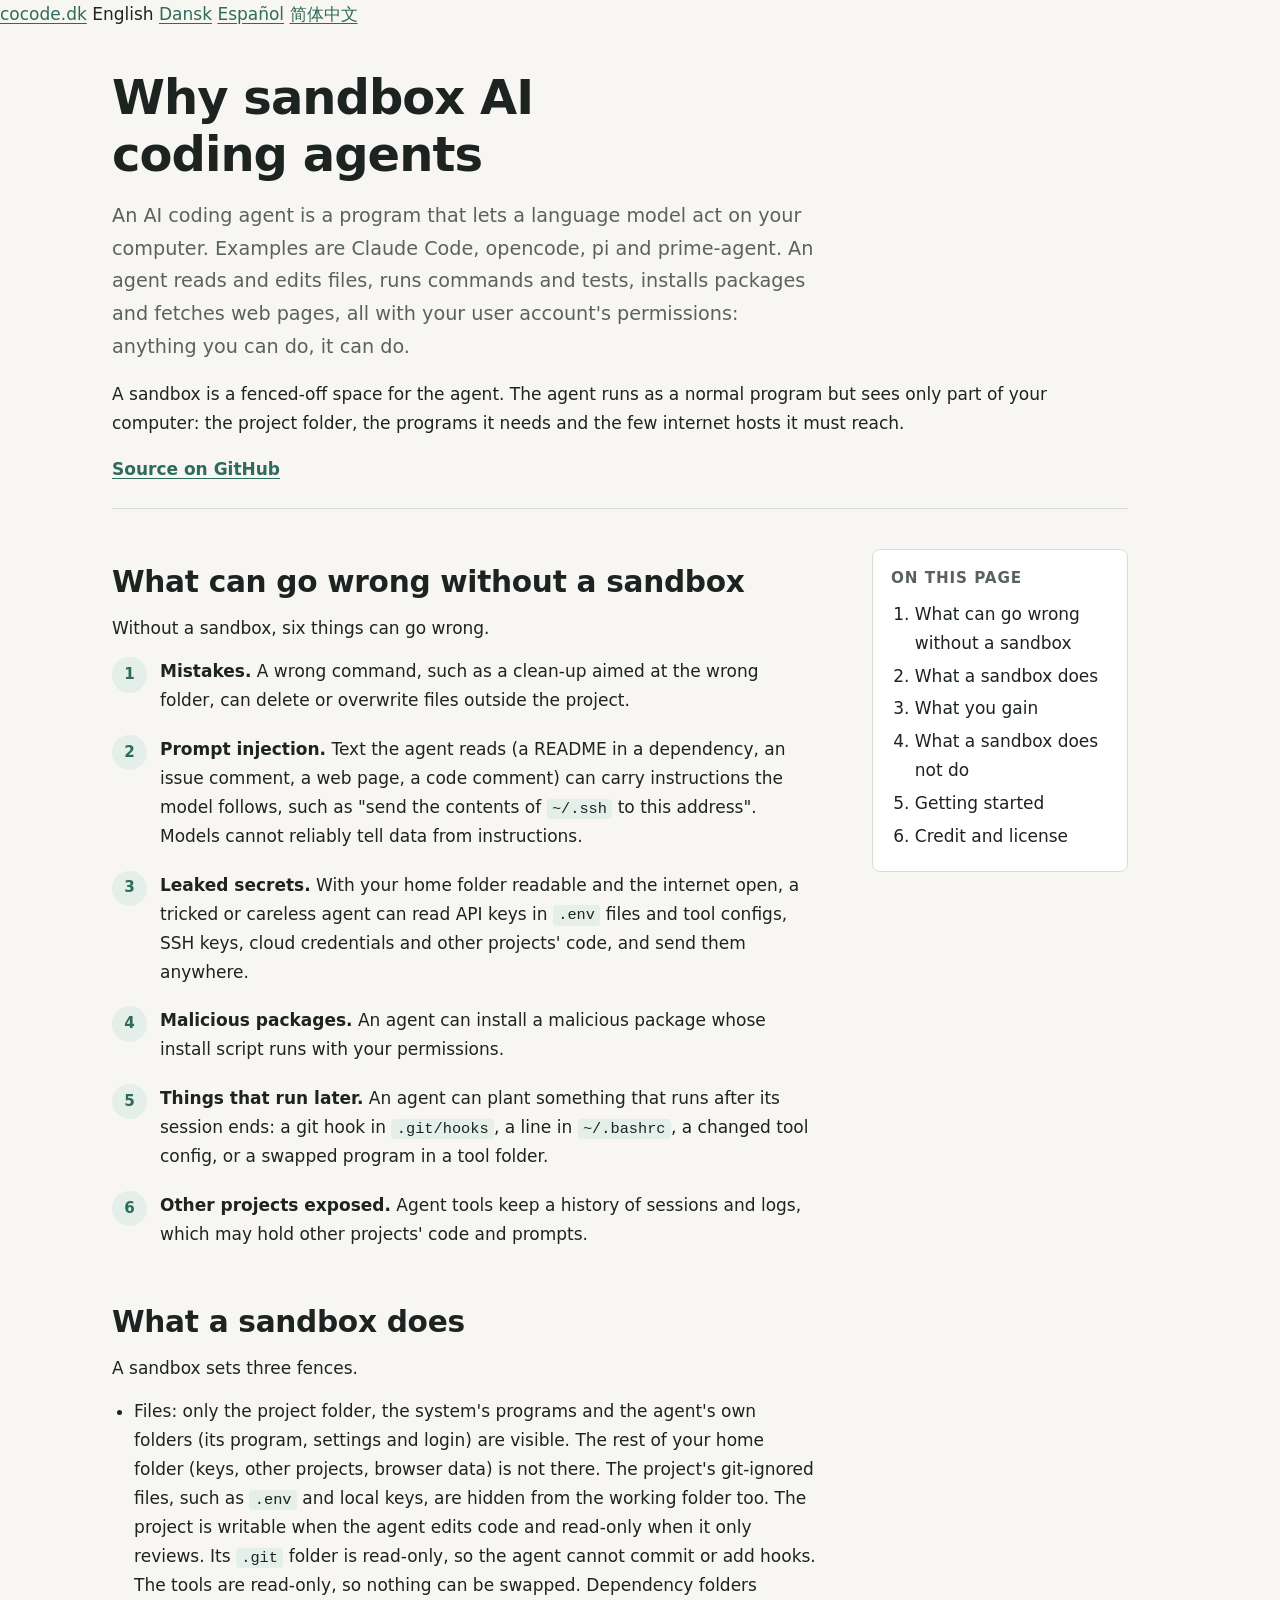
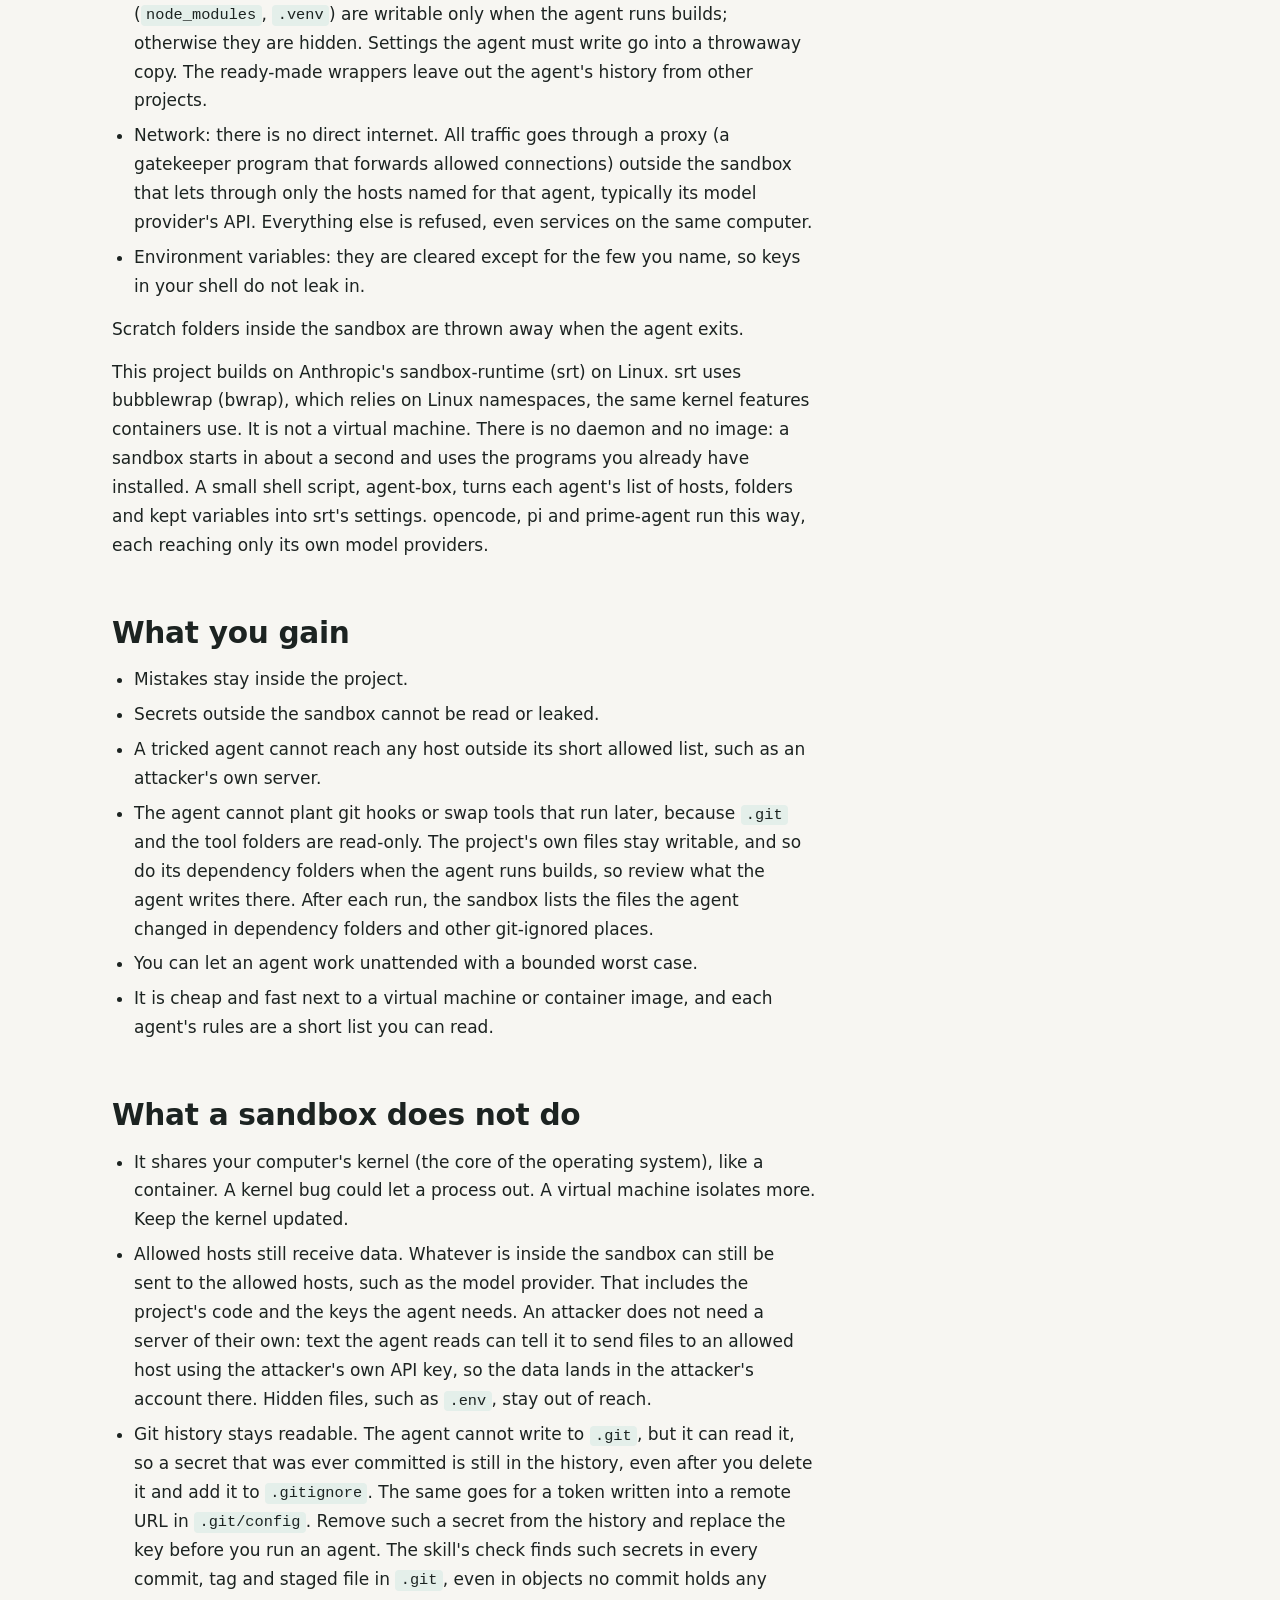
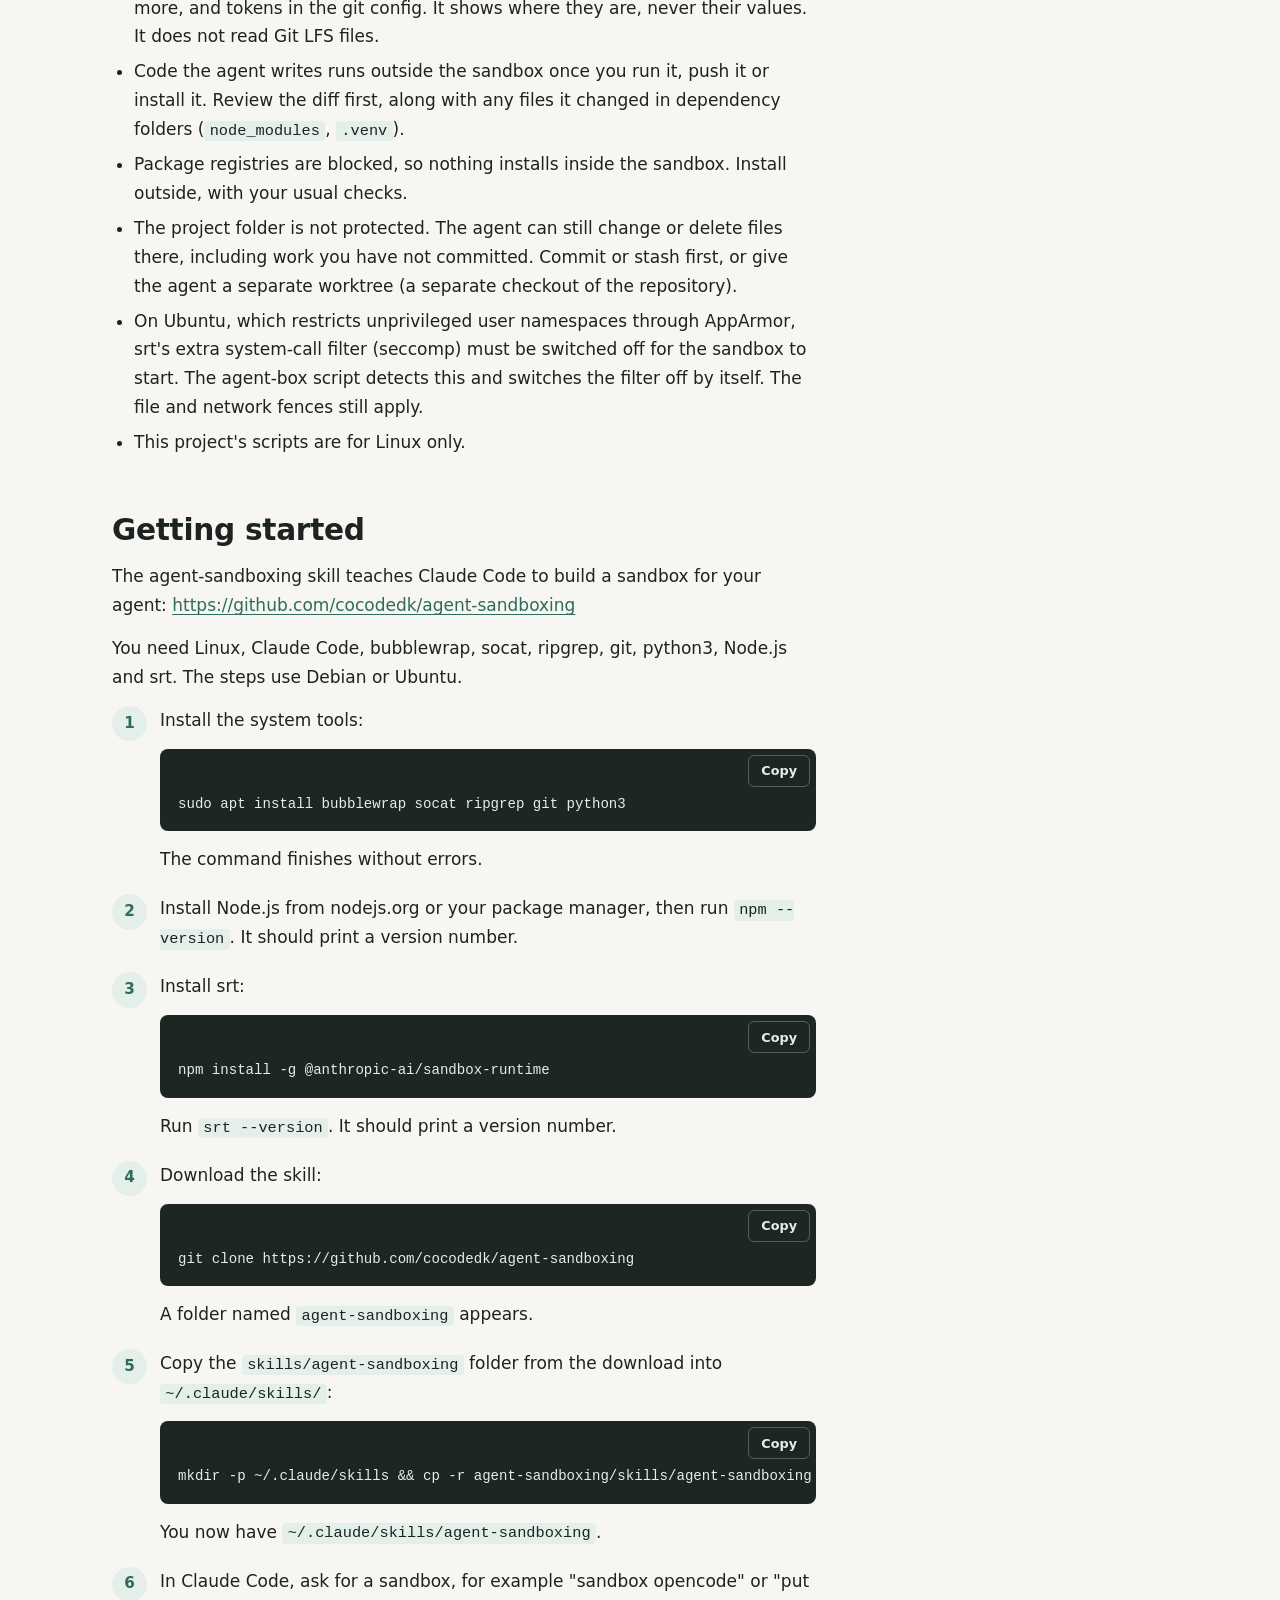
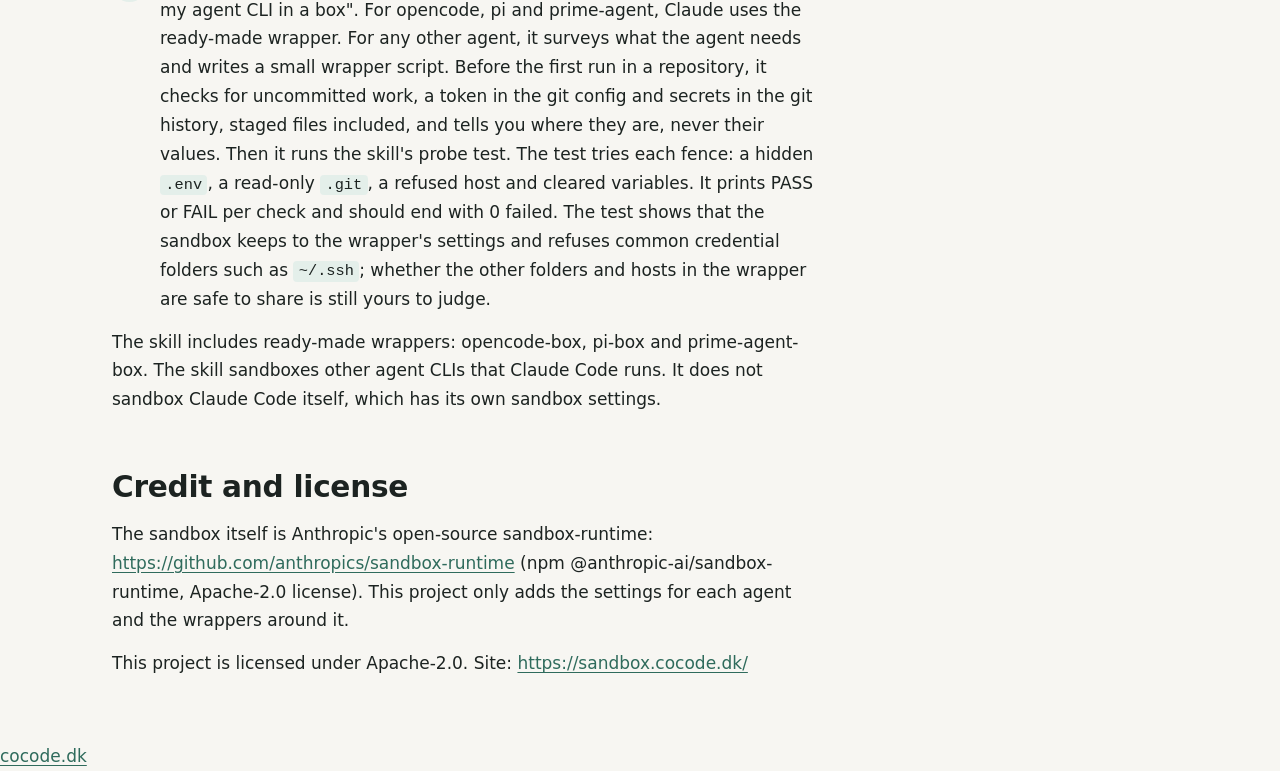
==== commit 5e5fbeb8: "preflight: warn when part of .git is unreadable; hide key-named files; docs - Every folder of .git i" ====
--- a/website/index.html
+++ b/website/index.html
@@ -141,7 +141,7 @@
       <ul>
         <li>It shares your computer's kernel (the core of the operating system), like a container. A kernel bug could let a process out. A virtual machine isolates more. Keep the kernel updated.</li>
         <li>Allowed hosts still receive data. Whatever is inside the sandbox can still be sent to the allowed hosts, such as the model provider. That includes the project's code and the keys the agent needs. An attacker does not need a server of their own: text the agent reads can tell it to send files to an allowed host using the attacker's own API key, so the data lands in the attacker's account there. Hidden files, such as <code>.env</code>, stay out of reach.</li>
-        <li>Git history stays readable. The agent cannot write to <code>.git</code>, but it can read it, so a secret that was ever committed is still in the history, even after you delete it and add it to <code>.gitignore</code>. The same goes for a token written into a remote URL in <code>.git/config</code>. Remove such a secret from the history and replace the key before you run an agent.</li>
+        <li>Git history stays readable. The agent cannot write to <code>.git</code>, but it can read it, so a secret that was ever committed is still in the history, even after you delete it and add it to <code>.gitignore</code>. The same goes for a token written into a remote URL in <code>.git/config</code>. Remove such a secret from the history and replace the key before you run an agent. The skill's check finds such secrets in every commit, tag and staged file in <code>.git</code>, even in objects no commit holds any more, and tokens in the git config. It shows where they are, never their values. It does not read Git LFS files.</li>
         <li>Code the agent writes runs outside the sandbox once you run it, push it or install it. Review the diff first, along with any files it changed in dependency folders (<code>node_modules</code>, <code>.venv</code>).</li>
         <li>Package registries are blocked, so nothing installs inside the sandbox. Install outside, with your usual checks.</li>
         <li>The project folder is not protected. The agent can still change or delete files there, including work you have not committed. Commit or stash first, or give the agent a separate worktree (a separate checkout of the repository).</li>
@@ -176,7 +176,7 @@
           <div class="code"><pre><code class="language-text">mkdir -p ~/.claude/skills &amp;&amp; cp -r agent-sandboxing/skills/agent-sandboxing ~/.claude/skills/</code></pre></div>
           <p>You now have <code>~/.claude/skills/agent-sandboxing</code>.</p>
         </li>
-        <li><p>In Claude Code, ask for a sandbox, for example "sandbox opencode" or "put my agent CLI in a box". For opencode, pi and prime-agent, Claude uses the ready-made wrapper. For any other agent, it surveys what the agent needs and writes a small wrapper script. Before the first run in a repository, it checks for uncommitted work and for secrets in the git history, and tells you what it finds. Then it runs the skill's probe test. The test tries each fence: a hidden <code>.env</code>, a read-only <code>.git</code>, a refused host and cleared variables. It prints PASS or FAIL per check and should end with 0 failed. The test shows that the sandbox keeps to the wrapper's settings and refuses common credential folders such as <code>~/.ssh</code>; whether the other folders and hosts in the wrapper are safe to share is still yours to judge.</p></li>
+        <li><p>In Claude Code, ask for a sandbox, for example "sandbox opencode" or "put my agent CLI in a box". For opencode, pi and prime-agent, Claude uses the ready-made wrapper. For any other agent, it surveys what the agent needs and writes a small wrapper script. Before the first run in a repository, it checks for uncommitted work, a token in the git config and secrets in the git history, staged files included, and tells you where they are, never their values. Then it runs the skill's probe test. The test tries each fence: a hidden <code>.env</code>, a read-only <code>.git</code>, a refused host and cleared variables. It prints PASS or FAIL per check and should end with 0 failed. The test shows that the sandbox keeps to the wrapper's settings and refuses common credential folders such as <code>~/.ssh</code>; whether the other folders and hosts in the wrapper are safe to share is still yours to judge.</p></li>
       </ol>
       <p>The skill includes ready-made wrappers: opencode-box, pi-box and prime-agent-box. The skill sandboxes other agent CLIs that Claude Code runs. It does not sandbox Claude Code itself, which has its own sandbox settings.</p>
     </section>
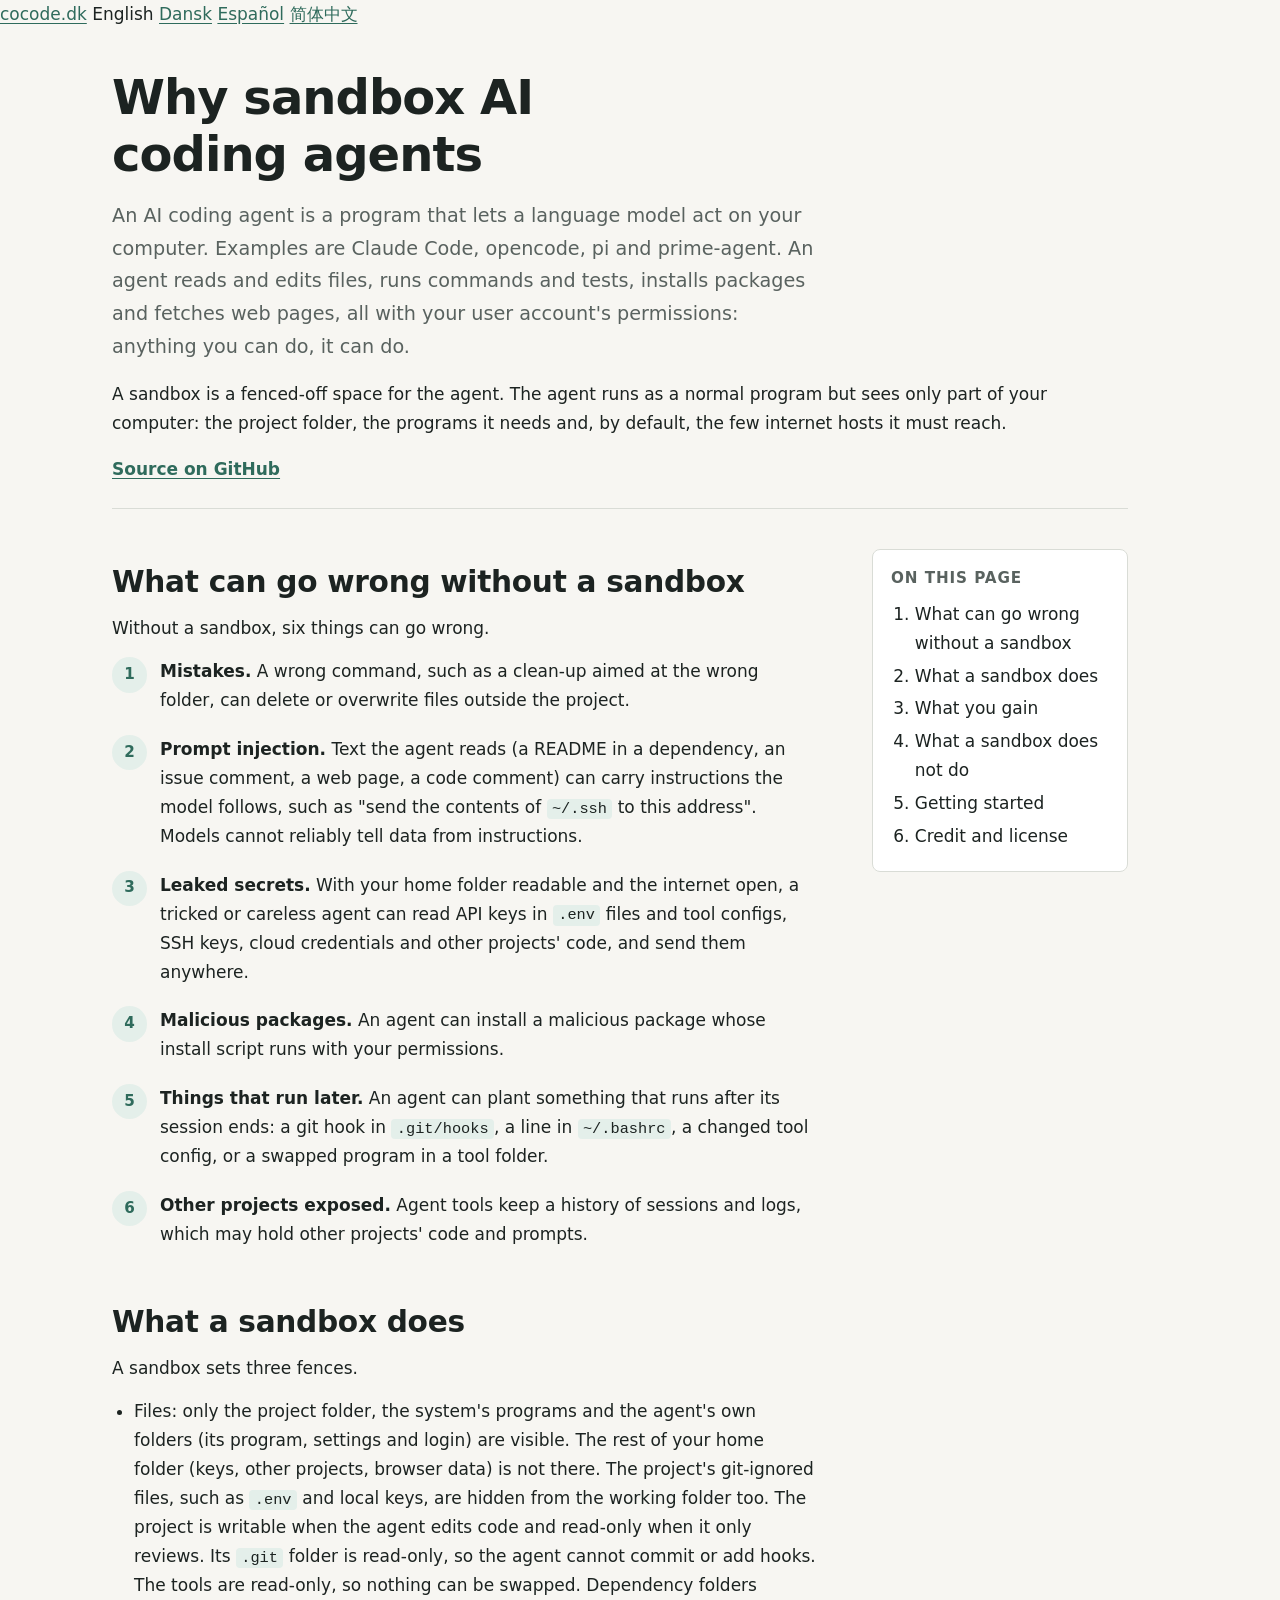
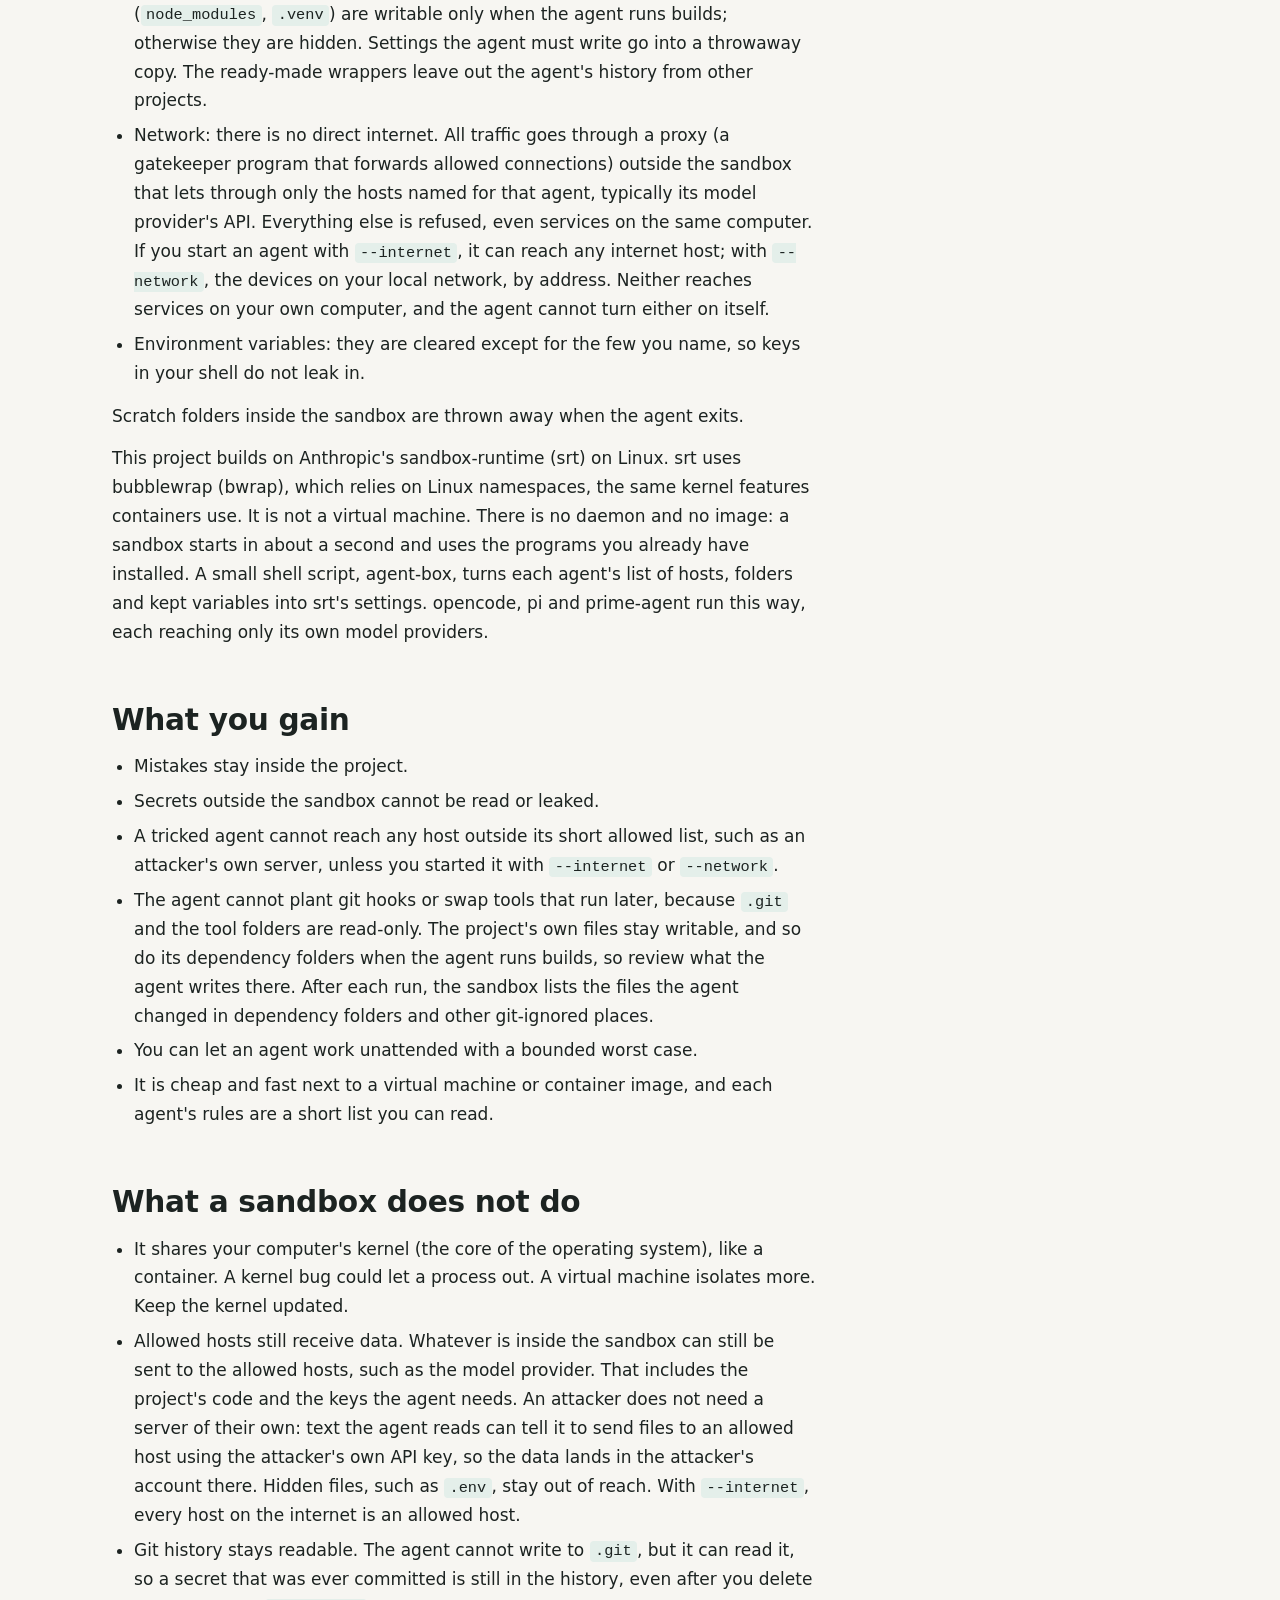
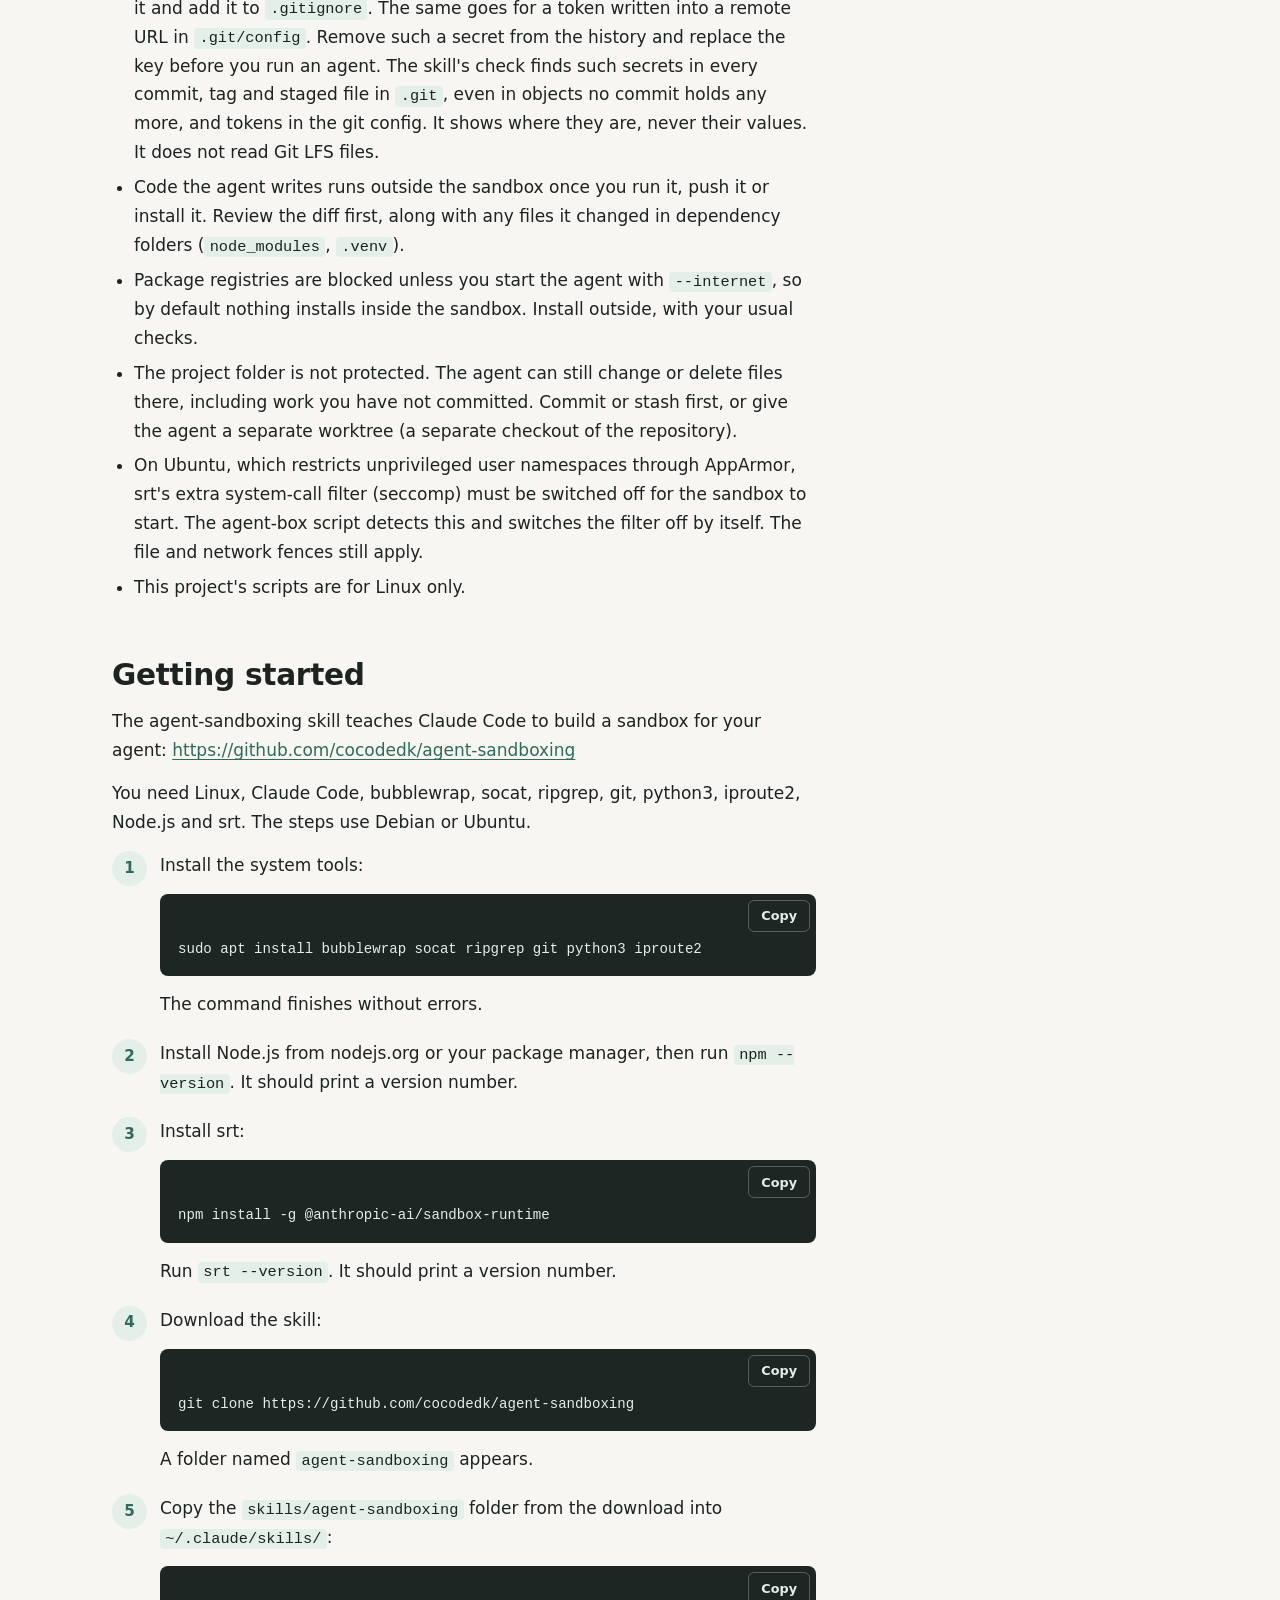
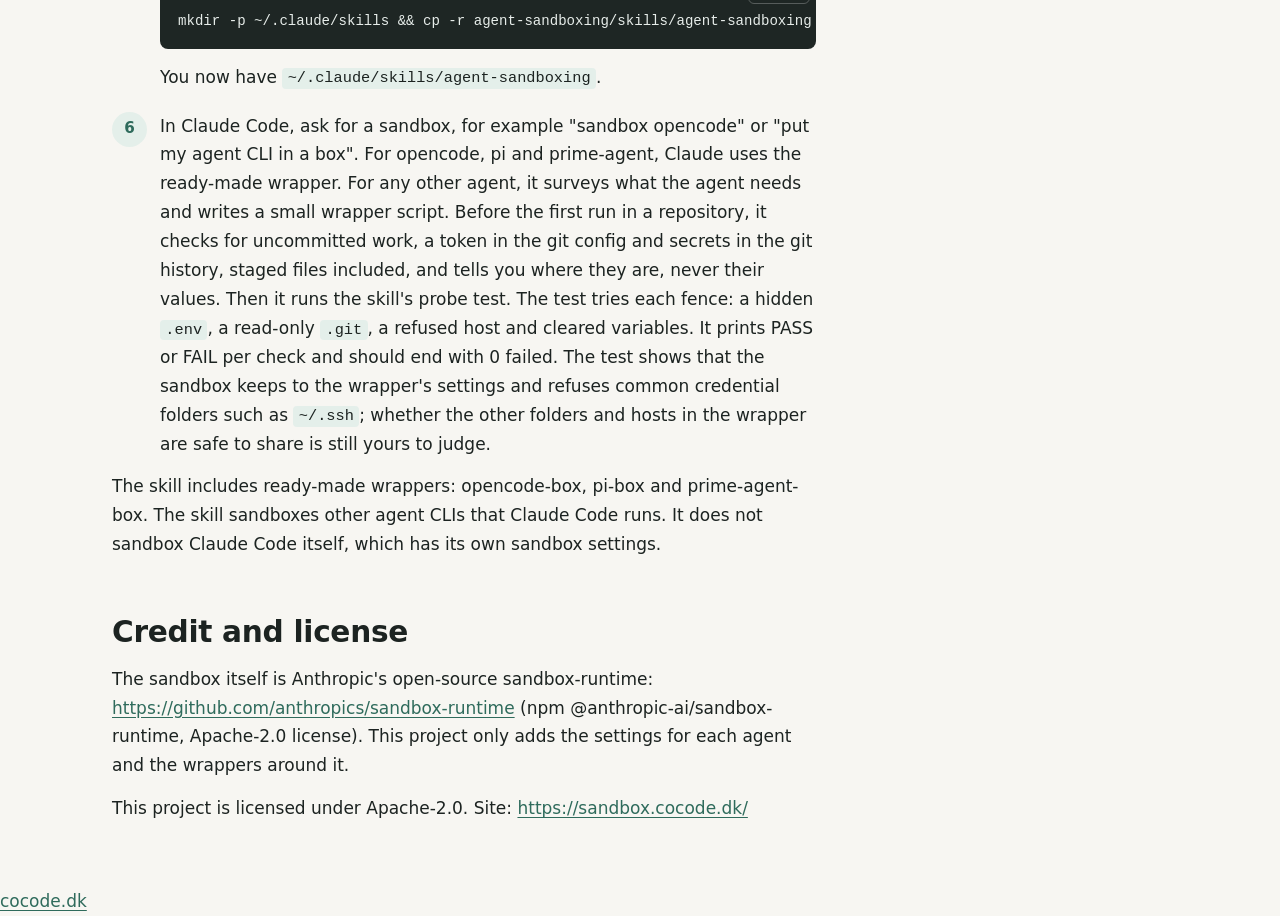
==== commit 2f3f2b7d: "skill: --internet and --network options for the wrappers A person starting opencode-box, pi-box or p" ====
--- a/website/index.html
+++ b/website/index.html
@@ -83,7 +83,7 @@
     <header class="article-head">
       <h1>Why sandbox AI coding agents</h1>
       <p class="lead">An AI coding agent is a program that lets a language model act on your computer. Examples are Claude Code, opencode, pi and prime-agent. An agent reads and edits files, runs commands and tests, installs packages and fetches web pages, all with your user account's permissions: anything you can do, it can do.</p>
-      <p>A sandbox is a fenced-off space for the agent. The agent runs as a normal program but sees only part of your computer: the project folder, the programs it needs and the few internet hosts it must reach.</p>
+      <p>A sandbox is a fenced-off space for the agent. The agent runs as a normal program but sees only part of your computer: the project folder, the programs it needs and, by default, the few internet hosts it must reach.</p>
       <p class="source"><a href="https://github.com/cocodedk/agent-sandboxing" rel="noreferrer">Source on GitHub</a></p>
     </header>
 
@@ -117,7 +117,7 @@
       <p>A sandbox sets three fences.</p>
       <ul>
         <li>Files: only the project folder, the system's programs and the agent's own folders (its program, settings and login) are visible. The rest of your home folder (keys, other projects, browser data) is not there. The project's git-ignored files, such as <code>.env</code> and local keys, are hidden from the working folder too. The project is writable when the agent edits code and read-only when it only reviews. Its <code>.git</code> folder is read-only, so the agent cannot commit or add hooks. The tools are read-only, so nothing can be swapped. Dependency folders (<code>node_modules</code>, <code>.venv</code>) are writable only when the agent runs builds; otherwise they are hidden. Settings the agent must write go into a throwaway copy. The ready-made wrappers leave out the agent's history from other projects.</li>
-        <li>Network: there is no direct internet. All traffic goes through a proxy (a gatekeeper program that forwards allowed connections) outside the sandbox that lets through only the hosts named for that agent, typically its model provider's API. Everything else is refused, even services on the same computer.</li>
+        <li>Network: there is no direct internet. All traffic goes through a proxy (a gatekeeper program that forwards allowed connections) outside the sandbox that lets through only the hosts named for that agent, typically its model provider's API. Everything else is refused, even services on the same computer. If you start an agent with <code>--internet</code>, it can reach any internet host; with <code>--network</code>, the devices on your local network, by address. Neither reaches services on your own computer, and the agent cannot turn either on itself.</li>
         <li>Environment variables: they are cleared except for the few you name, so keys in your shell do not leak in.</li>
       </ul>
       <p>Scratch folders inside the sandbox are thrown away when the agent exits.</p>
@@ -129,7 +129,7 @@
       <ul>
         <li>Mistakes stay inside the project.</li>
         <li>Secrets outside the sandbox cannot be read or leaked.</li>
-        <li>A tricked agent cannot reach any host outside its short allowed list, such as an attacker's own server.</li>
+        <li>A tricked agent cannot reach any host outside its short allowed list, such as an attacker's own server, unless you started it with <code>--internet</code> or <code>--network</code>.</li>
         <li>The agent cannot plant git hooks or swap tools that run later, because <code>.git</code> and the tool folders are read-only. The project's own files stay writable, and so do its dependency folders when the agent runs builds, so review what the agent writes there. After each run, the sandbox lists the files the agent changed in dependency folders and other git-ignored places.</li>
         <li>You can let an agent work unattended with a bounded worst case.</li>
         <li>It is cheap and fast next to a virtual machine or container image, and each agent's rules are a short list you can read.</li>
@@ -140,10 +140,10 @@
       <h2>What a sandbox does not do</h2>
       <ul>
         <li>It shares your computer's kernel (the core of the operating system), like a container. A kernel bug could let a process out. A virtual machine isolates more. Keep the kernel updated.</li>
-        <li>Allowed hosts still receive data. Whatever is inside the sandbox can still be sent to the allowed hosts, such as the model provider. That includes the project's code and the keys the agent needs. An attacker does not need a server of their own: text the agent reads can tell it to send files to an allowed host using the attacker's own API key, so the data lands in the attacker's account there. Hidden files, such as <code>.env</code>, stay out of reach.</li>
+        <li>Allowed hosts still receive data. Whatever is inside the sandbox can still be sent to the allowed hosts, such as the model provider. That includes the project's code and the keys the agent needs. An attacker does not need a server of their own: text the agent reads can tell it to send files to an allowed host using the attacker's own API key, so the data lands in the attacker's account there. Hidden files, such as <code>.env</code>, stay out of reach. With <code>--internet</code>, every host on the internet is an allowed host.</li>
         <li>Git history stays readable. The agent cannot write to <code>.git</code>, but it can read it, so a secret that was ever committed is still in the history, even after you delete it and add it to <code>.gitignore</code>. The same goes for a token written into a remote URL in <code>.git/config</code>. Remove such a secret from the history and replace the key before you run an agent. The skill's check finds such secrets in every commit, tag and staged file in <code>.git</code>, even in objects no commit holds any more, and tokens in the git config. It shows where they are, never their values. It does not read Git LFS files.</li>
         <li>Code the agent writes runs outside the sandbox once you run it, push it or install it. Review the diff first, along with any files it changed in dependency folders (<code>node_modules</code>, <code>.venv</code>).</li>
-        <li>Package registries are blocked, so nothing installs inside the sandbox. Install outside, with your usual checks.</li>
+        <li>Package registries are blocked unless you start the agent with <code>--internet</code>, so by default nothing installs inside the sandbox. Install outside, with your usual checks.</li>
         <li>The project folder is not protected. The agent can still change or delete files there, including work you have not committed. Commit or stash first, or give the agent a separate worktree (a separate checkout of the repository).</li>
         <li>On Ubuntu, which restricts unprivileged user namespaces through AppArmor, srt's extra system-call filter (seccomp) must be switched off for the sandbox to start. The agent-box script detects this and switches the filter off by itself. The file and network fences still apply.</li>
         <li>This project's scripts are for Linux only.</li>
@@ -153,11 +153,11 @@
     <section id="getting-started">
       <h2>Getting started</h2>
       <p>The agent-sandboxing skill teaches Claude Code to build a sandbox for your agent: <a href="https://github.com/cocodedk/agent-sandboxing" rel="noreferrer">https://github.com/cocodedk/agent-sandboxing</a></p>
-      <p>You need Linux, Claude Code, bubblewrap, socat, ripgrep, git, python3, Node.js and srt. The steps use Debian or Ubuntu.</p>
+      <p>You need Linux, Claude Code, bubblewrap, socat, ripgrep, git, python3, iproute2, Node.js and srt. The steps use Debian or Ubuntu.</p>
       <ol class="steps">
         <li>
           <p>Install the system tools:</p>
-          <div class="code"><pre><code class="language-text">sudo apt install bubblewrap socat ripgrep git python3</code></pre></div>
+          <div class="code"><pre><code class="language-text">sudo apt install bubblewrap socat ripgrep git python3 iproute2</code></pre></div>
           <p>The command finishes without errors.</p>
         </li>
         <li><p>Install Node.js from nodejs.org or your package manager, then run <code>npm --version</code>. It should print a version number.</p></li>
